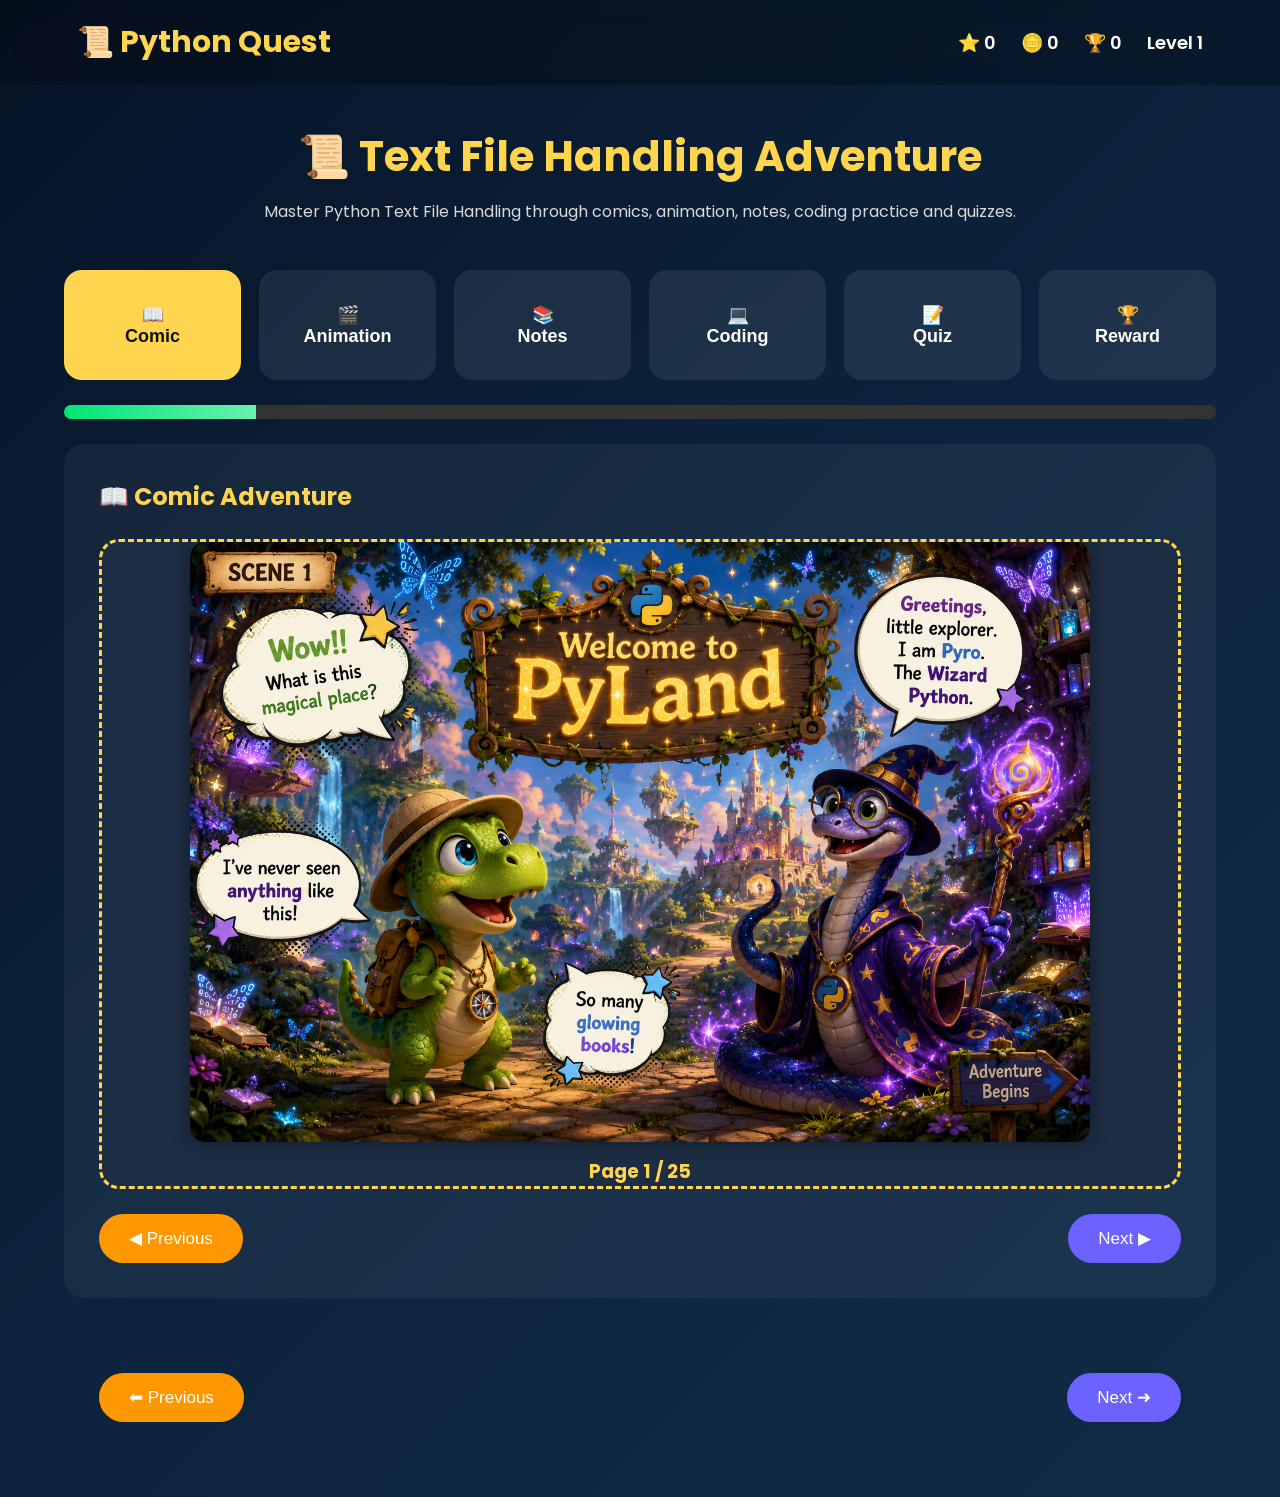
==== text-file-library/index.html @ 091f250f "Update index.html" ====
<!DOCTYPE html>
<html lang="en">

<head>

<meta charset="UTF-8">
<meta name="viewport" content="width=device-width, initial-scale=1.0">

<title>Python Quest | Text File Library</title>

<link rel="stylesheet" href="../css/style.css">
<link rel="stylesheet" href="style.css">

</head>

<body>

<!-- =========================================
                HEADER
========================================== -->

<header>

<div class="logo">
📜 Python Quest
</div>

<div class="playerStats">

<div class="stat">
⭐ <span id="xp">0</span>
</div>

<div class="stat">
🪙 <span id="coins">0</span>
</div>

<div class="stat">
🏆 <span id="badges">0</span>
</div>

<div class="stat">
Level <span id="playerLevel">1</span>
</div>

</div>

</header>

<!-- =========================================
              LESSON HEADER
========================================== -->

<section class="lessonHeader">

<h1>📜 Text File Handling Adventure</h1>

<p>
Master Python Text File Handling through comics,
animation, notes, coding practice and quizzes.
</p>

</section>

<!-- =========================================
                 TABS
========================================== -->

<section class="tabsContainer">

<button class="tab active">
📖<br>
Comic
</button>

<button class="tab">
🎬<br>
Animation
</button>

<button class="tab">
📚<br>
Notes
</button>

<button class="tab">
💻<br>
Coding
</button>

<button class="tab">
📝<br>
Quiz
</button>

<button class="tab">
🏆<br>
Reward
</button>

</section>

<!-- =========================================
             PROGRESS BAR
========================================== -->

<div class="lessonProgress">

<div class="progress">

<div class="progress-bar"
id="lessonProgressBar">

</div>

</div>

</div>

<!-- =========================================
          MAIN LESSON CONTENT
========================================== -->

<main class="lessonContainer">

  <!-- =====================================
            STORY INTRODUCTION
===================================== -->

<section id="storySection" class="lessonContent active">

<div class="storyCard">

<div class="masterImage">
🧙‍♂️
</div>

<h1>Master Pyro</h1>

<h3>The Grand Python Magician</h3>

<p>

Welcome, young explorer...

Python is not merely a programming language.

It is magic.

Every command is a spell.

Every bug is a monster.

Every project is an adventure.

Today you begin your journey into the
<strong>Library of Living Scrolls</strong>.

Will you help Dino master the magic of Text Files?

</p>

<button
id="beginAdventure"
class="btn btn-primary">

✨ Begin Adventure

</button>

</div>

</section>
<!-- =====================================
            COMIC
===================================== -->

<section
id="comicSection"
class="lessonContent active">

<h2>📖 Comic Adventure</h2>

<div id="flipbook"></div>

<div class="lessonButtons">

<button
id="previousComic"
class="btn btn-warning">

◀ Previous

</button>

<button
id="nextComic"
class="btn btn-primary">

Next ▶

</button>

</div>

</section>

<!-- =====================================
            ANIMATION
===================================== -->

<section
id="animationSection"
class="lessonContent">

<h2>🎬 Animation Lesson</h2>

<video
id="lessonVideo"
controls
width="100%">

<source
src="videos/text-file.mp4"
type="video/mp4">

</video>

</section>

<!-- =====================================
            NOTES
===================================== -->

<section
id="notesSection"
class="lessonContent">

<h2>📚 Quick Notes</h2>

<div class="notesGrid">

<div class="noteCard">

<h3>Opening a File</h3>

<pre>

file=open("demo.txt","r")

</pre>

</div>

<div class="noteCard">

<h3>Writing</h3>

<pre>

file.write("Hello")

</pre>

</div>

<div class="noteCard">

<h3>Reading</h3>

<pre>

print(file.read())

</pre>

</div>

<div class="noteCard">

<h3>Closing</h3>

<pre>

file.close()

</pre>

</div>

</div>

</section>

<!-- =====================================
            CODING
===================================== -->

<section
id="codingSection"
class="lessonContent">

<h2>💻 Coding Lab</h2>

<textarea
id="pythonCode"
rows="15">

print("Hello Python Quest")

</textarea>

<br><br>

<button
id="runCode"
class="btn btn-success">

▶ Run Code

</button>

<h3>Output</h3>

<pre id="output">

Output will appear here...

</pre>

</section>

<!-- =====================================
                QUIZ
===================================== -->

<section
id="quizSection"
class="lessonContent">

<h2>📝 Text File Challenge</h2>

<div id="quizContainer">

<!-- Generated by quiz.js -->

</div>

<div class="center">

<button
id="submitQuiz"
class="btn btn-primary">

Submit Quiz

</button>

</div>

<h2 id="quizScore"></h2>

</section>

<!-- =====================================
            REWARD
===================================== -->

<section
id="rewardSection"
class="lessonContent">

<div class="rewardBox">

<h2>

🏆 Congratulations!

</h2>

<p>

Complete this lesson to earn

XP, Coins and a Badge.

</p>

<button
id="claimReward"
class="btn btn-success">

Claim Reward

</button>

</div>

</section>

</main>

<!-- =====================================
      PREVIOUS / NEXT LESSON
===================================== -->

<footer class="lessonFooter">

<button
id="previousBtn"
class="btn btn-warning">

⬅ Previous

</button>

<button
id="nextBtn"
class="btn btn-primary">

Next ➜

</button>

</footer>

<!-- =====================================
            JAVASCRIPT
===================================== -->

<script src="quiz.js"></script>

<script src="flipbook.js"></script>

<script src="app.js"></script>

</body>

</html>
---- css/style.css ----
/*====================================================
    Python Quest
    Global Stylesheet
    Version : 1.0
====================================================*/

/* Google Font */
@import url('https://fonts.googleapis.com/css2?family=Poppins:wght@300;400;500;600;700;800&display=swap');

/* Reset */

*{
    margin:0;
    padding:0;
    box-sizing:border-box;
}

/* Variables */

:root{

    --primary:#6C63FF;
    --secondary:#FFD54F;
    --success:#00E676;
    --danger:#F44336;
    --warning:#FF9800;

    --bg-dark:#071426;
    --bg-light:#102B46;

    --card:rgba(255,255,255,.08);

    --text:#ffffff;
    --text-light:#d9d9d9;

    --radius:18px;

}

/* Body */

body{

    font-family:'Poppins',sans-serif;

    background:linear-gradient(
        135deg,
        var(--bg-dark),
        #0C233D,
        var(--bg-light)
    );

    color:var(--text);

    min-height:100vh;

}

/* Links */

a{

    text-decoration:none;

    color:white;

}

/* Images */

img{

    max-width:100%;

    display:block;

}

/* Container */

.container{

    width:90%;

    max-width:1300px;

    margin:auto;

}

/* Header */

header{

    display:flex;

    justify-content:space-between;

    align-items:center;

    padding:20px 6%;

    background:rgba(0,0,0,.25);

    backdrop-filter:blur(12px);

}

/* Logo */

.logo{

    font-size:30px;

    font-weight:700;

    color:var(--secondary);

}

/* Navigation */

nav{

    display:flex;

    gap:25px;

}

nav a{

    transition:.3s;

}

nav a:hover{

    color:var(--secondary);

}

/* Hero */

.hero{

    padding:80px 20px;

    text-align:center;

}

.hero h1{

    font-size:56px;

    margin-bottom:20px;

}

.hero p{

    max-width:850px;

    margin:auto;

    line-height:1.8;

    color:var(--text-light);

}

/* Buttons */

.btn{

    display:inline-block;

    padding:14px 30px;

    border:none;

    border-radius:50px;

    cursor:pointer;

    font-size:17px;

    transition:.3s;

}

.btn-primary{

    background:var(--primary);

    color:white;

}

.btn-primary:hover{

    transform:translateY(-4px);

    background:#5A51F7;

}

.btn-success{

    background:var(--success);

    color:black;

}

.btn-warning{

    background:var(--warning);

    color:white;

}

/* Cards */

.card{

    background:var(--card);

    backdrop-filter:blur(12px);

    border-radius:var(--radius);

    padding:25px;

    transition:.3s;

}

.card:hover{

    transform:translateY(-8px);

}

/* Grid */

.grid{

    display:grid;

    gap:25px;

}

.grid-2{

    grid-template-columns:repeat(auto-fit,minmax(320px,1fr));

}

.grid-3{

    grid-template-columns:repeat(auto-fit,minmax(280px,1fr));

}

.grid-4{

    grid-template-columns:repeat(auto-fit,minmax(230px,1fr));

}

/* Section */

.section{

    padding:70px 0;

}

/* Section Title */

.section-title{

    text-align:center;

    font-size:42px;

    color:var(--secondary);

    margin-bottom:45px;

}

/* Progress Bar */

.progress{

    width:100%;

    height:14px;

    background:#333;

    border-radius:20px;

    overflow:hidden;

}

.progress-bar{

    width:0%;

    height:100%;

    background:linear-gradient(
        90deg,
        #00E676,
        #69F0AE
    );

    transition:1s;

}

/* Badge */

.badge{

    display:inline-block;

    background:var(--secondary);

    color:black;

    padding:6px 14px;

    border-radius:20px;

    font-size:14px;

    font-weight:600;

}

/* Input */

input,
textarea,
select{

    width:100%;

    padding:14px;

    border:none;

    border-radius:10px;

    font-size:16px;

    margin-top:8px;

    margin-bottom:18px;

}

/* Footer */

footer{

    text-align:center;

    padding:35px;

    color:#cfcfcf;

}

/* Fade Animation */

.fade{

    animation:fade 1s ease;

}

@keyframes fade{

    from{

        opacity:0;

        transform:translateY(20px);

    }

    to{

        opacity:1;

        transform:translateY(0);

    }

}

/* Floating Animation */

.float{

    animation:float 3s ease-in-out infinite;

}

@keyframes float{

    0%{

        transform:translateY(0);

    }

    50%{

        transform:translateY(-10px);

    }

    100%{

        transform:translateY(0);

    }

}

/* Responsive */

@media(max-width:768px){

header{

    flex-direction:column;

    gap:18px;

}

nav{

    flex-wrap:wrap;

    justify-content:center;

}

.hero h1{

    font-size:38px;

}

.section-title{

    font-size:30px;

}

}
---- text-file-library/style.css ----
/*=========================================
        TEXT FILE LIBRARY
=========================================*/

/* Lesson Header */

.lessonHeader{

    text-align:center;

    padding:40px 20px 20px;

}

.lessonHeader h1{

    font-size:42px;

    color:var(--secondary);

    margin-bottom:10px;

}

.lessonHeader p{

    max-width:900px;

    margin:auto;

    color:var(--text-light);

    line-height:1.7;

}

/*=========================================
                PLAYER
=========================================*/

.playerStats{

    display:flex;

    gap:25px;

    font-weight:600;

}

.stat{

    font-size:18px;

}

/*=========================================
                TABS
=========================================*/

.tabsContainer{

    width:90%;

    max-width:1200px;

    margin:25px auto;

    display:grid;

    grid-template-columns:repeat(6,1fr);

    gap:18px;

}

.tab{

    border:none;

    border-radius:18px;

    padding:20px;

    background:rgba(255,255,255,.08);

    color:white;

    cursor:pointer;

    font-size:18px;

    font-weight:600;

    transition:.3s;

    min-height:110px;

}

.tab:hover{

    transform:translateY(-6px);

    background:#30435f;

}

.tab.active{

    background:var(--secondary);

    color:#111;

}

/*=========================================
            PROGRESS
=========================================*/

.lessonProgress{

    width:90%;

    max-width:1200px;

    margin:auto;

    margin-bottom:25px;

}

/*=========================================
            MAIN CONTENT
=========================================*/

.lessonContainer{

    width:90%;

    max-width:1200px;

    margin:auto;

    background:rgba(255,255,255,.05);

    border-radius:20px;

    padding:35px;

    min-height:650px;

}

.lessonContent{

    display:none;

    animation:fade .6s;

}

.lessonContent.active{

    display:block;

}

.lessonContent h2{

    color:var(--secondary);

    margin-bottom:25px;

}

/*=========================================
                COMIC
=========================================*/

#flipbook{

    width:100%;

    min-height:520px;

    border:3px dashed var(--secondary);

    border-radius:20px;

    display:flex;

    align-items:center;

    justify-content:center;

    background:#1d2d44;

    overflow:hidden;

}

.comicPlaceholder{

    text-align:center;

    color:white;

}

.comicPlaceholder h3{

    margin-bottom:15px;

    color:var(--secondary);

}

.comicPlaceholder p{

    font-size:18px;

    line-height:1.8;

}

/*=========================================
                VIDEO
=========================================*/

video{

    width:100%;

    border-radius:18px;

    background:black;

}

/*=========================================
                NOTES
=========================================*/

.notesGrid{

    display:grid;

    grid-template-columns:repeat(auto-fit,minmax(280px,1fr));

    gap:20px;

}

.noteCard{

    background:#24364f;

    padding:25px;

    border-radius:16px;

}

.noteCard h3{

    margin-bottom:15px;

    color:var(--secondary);

}

.noteCard pre{

    white-space:pre-wrap;

    font-size:17px;

}

/*=========================================
                CODING
=========================================*/

#pythonCode{

    width:100%;

    height:350px;

    background:#0d1117;

    color:#58a6ff;

    border-radius:16px;

    padding:20px;

    font-size:17px;

    font-family:Consolas,monospace;

}

#output{

    margin-top:20px;

    background:#111827;

    padding:20px;

    border-radius:15px;

    min-height:160px;

    overflow:auto;

}

/*=========================================
                QUIZ
=========================================*/

#quizContainer{

    display:grid;

    gap:25px;

}

.quizCard{

    background:#24364f;

    padding:25px;

    border-radius:16px;

}

.quizCard h3{

    margin-bottom:15px;

    color:var(--secondary);

}

.quizCard label{

    display:block;

    margin:10px 0;

    cursor:pointer;

}

/*=========================================
                REWARD
=========================================*/

.rewardBox{

    text-align:center;

    padding:50px;

    background:#24364f;

    border-radius:20px;

}

.rewardBox h2{

    color:#FFD54F;

    margin-bottom:20px;

}

.rewardBox p{

    font-size:20px;

    margin-bottom:30px;

}

/*=========================================
            BUTTONS
=========================================*/

.lessonButtons{

    margin-top:25px;

    display:flex;

    justify-content:space-between;

}

.lessonFooter{

    width:90%;

    max-width:1200px;

    margin:40px auto;

    display:flex;

    justify-content:space-between;

}

.center{

    text-align:center;

    margin-top:25px;

}

/*=========================================
            RESPONSIVE
=========================================*/

@media(max-width:900px){

.tabsContainer{

    grid-template-columns:repeat(3,1fr);

}

.lessonContainer{

    padding:20px;

}

.lessonHeader h1{

    font-size:32px;

}

}

@media(max-width:600px){

.tabsContainer{

    grid-template-columns:repeat(2,1fr);

}

.lessonFooter{

    flex-direction:column;

    gap:15px;

}

.lessonButtons{

    flex-direction:column;

    gap:15px;

}

.playerStats{

    flex-wrap:wrap;

    justify-content:center;

}

}
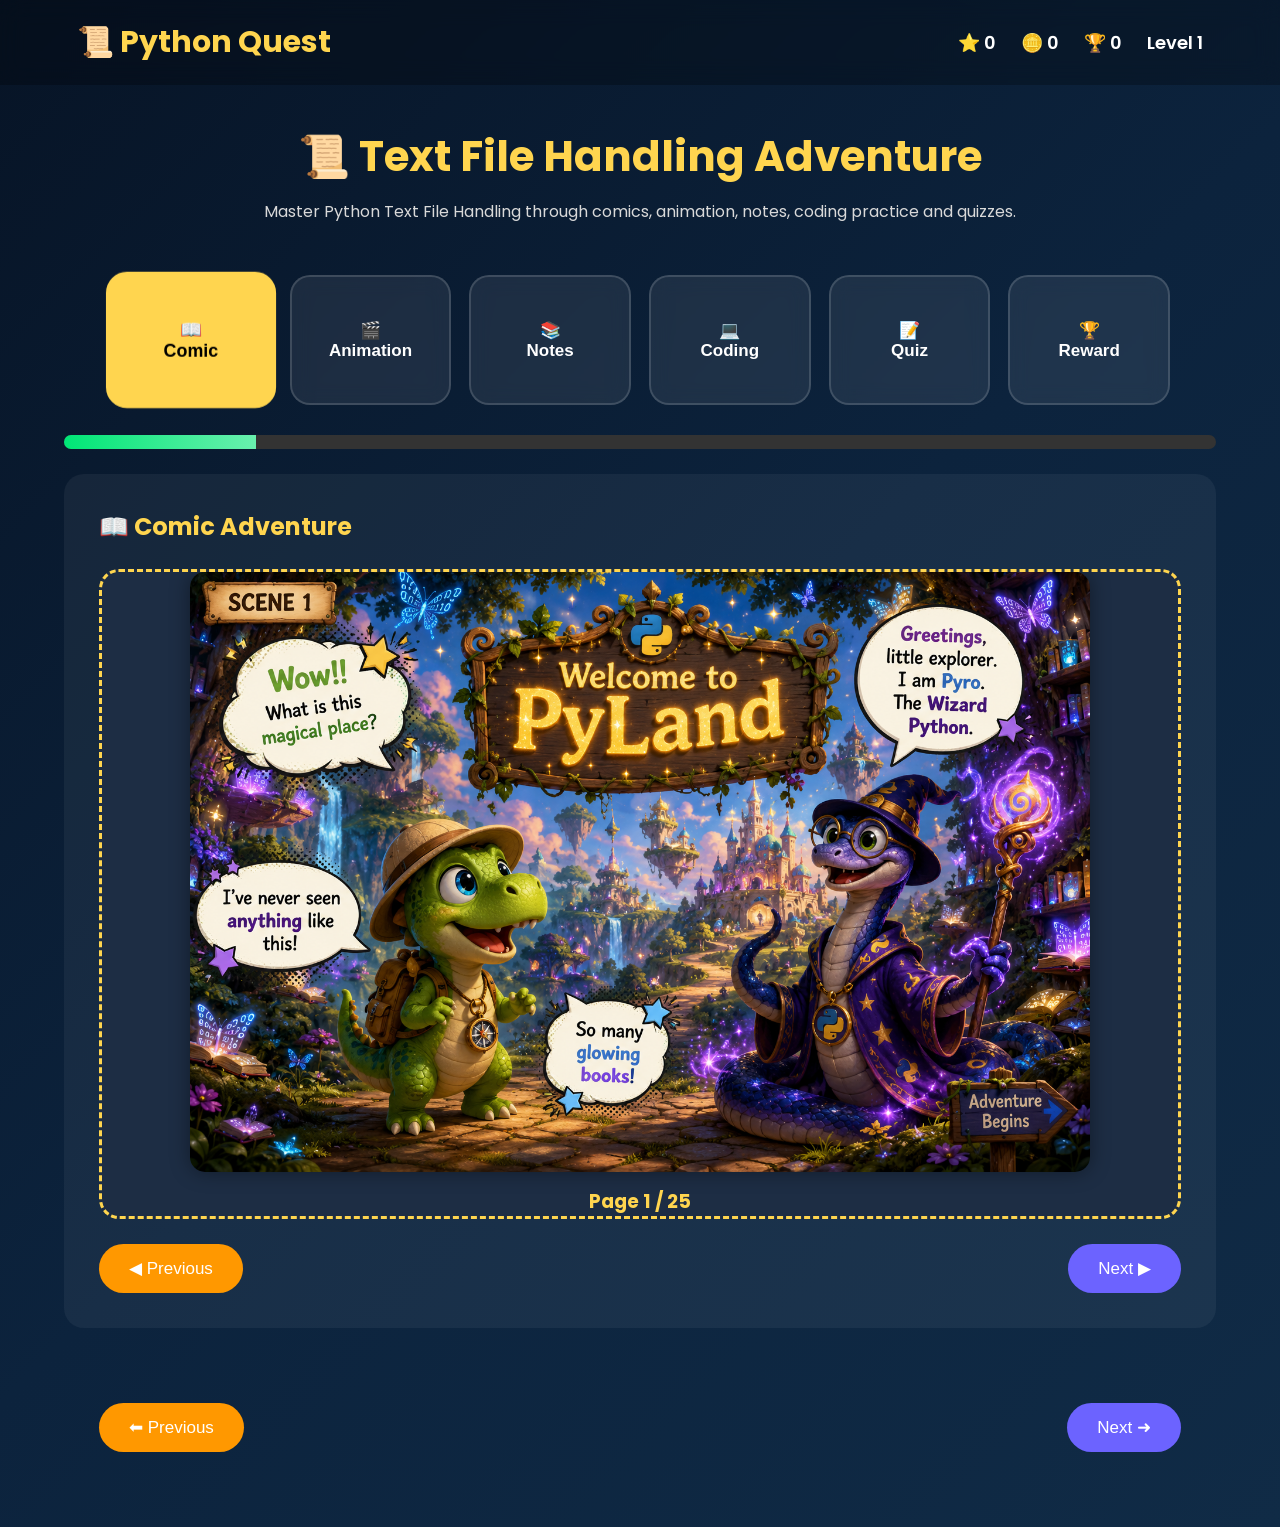
==== commit a82a7a5f: "Update index.html" ====
--- a/text-file-library/index.html
+++ b/text-file-library/index.html
@@ -99,7 +99,6 @@
 </button>
 
 </section>
-
 <!-- =========================================
              PROGRESS BAR
 ========================================== -->
--- a/text-file-library/style.css
+++ b/text-file-library/style.css
@@ -1,6 +1,59 @@
 /*=========================================
         TEXT FILE LIBRARY
 =========================================*/
+.storyCard{
+
+max-width:900px;
+
+margin:auto;
+
+padding:40px;
+
+text-align:center;
+
+background:rgba(255,255,255,.08);
+
+border-radius:20px;
+
+box-shadow:0 0 30px rgba(0,0,0,.35);
+
+}
+
+.masterImage{
+
+font-size:120px;
+
+margin-bottom:20px;
+
+animation:float 3s infinite;
+
+}
+
+.storyCard h1{
+
+font-size:48px;
+
+color:#FFD54F;
+
+}
+
+.storyCard h3{
+
+color:#6C63FF;
+
+margin-bottom:20px;
+
+}
+
+.storyCard p{
+
+font-size:20px;
+
+line-height:1.8;
+
+margin-bottom:30px;
+
+}
 
 /* Lesson Header */
 
@@ -58,430 +111,462 @@
                 TABS
 =========================================*/
 
+/*====================================================
+            LESSON TILES
+====================================================*/
+
 .tabsContainer{
 
+    display:grid;
+
+    grid-template-columns:repeat(auto-fit,minmax(140px,1fr));
+
+    gap:18px;
+
+    max-width:1100px;
+
+    margin:30px auto;
+
+    padding:0 20px;
+
+}
+
+.tab{
+
+    background:rgba(255,255,255,.08);
+
+    border:2px solid rgba(255,255,255,.15);
+
+    border-radius:20px;
+
+    padding:25px 10px;
+
+    text-align:center;
+
+    cursor:pointer;
+
+    transition:.35s;
+
+    color:white;
+
+    font-size:17px;
+
+    font-weight:600;
+
+    backdrop-filter:blur(10px);
+
+    min-height:130px;
+
+    display:flex;
+
+    flex-direction:column;
+
+    justify-content:center;
+
+    align-items:center;
+
+}
+
+.tab:hover{
+
+    transform:translateY(-8px);
+
+    background:#6C63FF;
+
+    border-color:#FFD54F;
+
+    box-shadow:0 0 25px rgba(108,99,255,.5);
+
+}
+
+.tab.active{
+
+    background:#FFD54F;
+
+    color:black;
+
+    border-color:#FFD54F;
+
+    transform:scale(1.05);
+
+}
+
+.tab .emoji{
+
+    font-size:45px;
+
+    margin-bottom:12px;
+
+}
+
+/*=========================================
+            PROGRESS
+=========================================*/
+
+.lessonProgress{
+
     width:90%;
 
     max-width:1200px;
 
-    margin:25px auto;
+    margin:auto;
+
+    margin-bottom:25px;
+
+}
+
+/*=========================================
+            MAIN CONTENT
+=========================================*/
+
+.lessonContainer{
+
+    width:90%;
+
+    max-width:1200px;
+
+    margin:auto;
+
+    background:rgba(255,255,255,.05);
+
+    border-radius:20px;
+
+    padding:35px;
+
+    min-height:650px;
+
+}
+
+.lessonContent{
+
+    display:none;
+
+    animation:fade .6s;
+
+}
+
+.lessonContent.active{
+
+    display:block;
+
+}
+
+.lessonContent h2{
+
+    color:var(--secondary);
+
+    margin-bottom:25px;
+
+}
+
+/*=========================================
+                COMIC
+=========================================*/
+
+#flipbook{
+
+    width:100%;
+
+    min-height:520px;
+
+    border:3px dashed var(--secondary);
+
+    border-radius:20px;
+
+    display:flex;
+
+    align-items:center;
+
+    justify-content:center;
+
+    background:#1d2d44;
+
+    overflow:hidden;
+
+}
+
+.comicPlaceholder{
+
+    text-align:center;
+
+    color:white;
+
+}
+
+.comicPlaceholder h3{
+
+    margin-bottom:15px;
+
+    color:var(--secondary);
+
+}
+
+.comicPlaceholder p{
+
+    font-size:18px;
+
+    line-height:1.8;
+
+}
+
+/*=========================================
+                VIDEO
+=========================================*/
+
+video{
+
+    width:100%;
+
+    border-radius:18px;
+
+    background:black;
+
+}
+
+/*=========================================
+                NOTES
+=========================================*/
+
+.notesGrid{
 
     display:grid;
 
-    grid-template-columns:repeat(6,1fr);
-
-    gap:18px;
-
-}
-
-.tab{
-
-    border:none;
-
-    border-radius:18px;
+    grid-template-columns:repeat(auto-fit,minmax(280px,1fr));
+
+    gap:20px;
+
+}
+
+.noteCard{
+
+    background:#24364f;
+
+    padding:25px;
+
+    border-radius:16px;
+
+}
+
+.noteCard h3{
+
+    margin-bottom:15px;
+
+    color:var(--secondary);
+
+}
+
+.noteCard pre{
+
+    white-space:pre-wrap;
+
+    font-size:17px;
+
+}
+
+/*=========================================
+                CODING
+=========================================*/
+
+#pythonCode{
+
+    width:100%;
+
+    height:350px;
+
+    background:#0d1117;
+
+    color:#58a6ff;
+
+    border-radius:16px;
 
     padding:20px;
 
-    background:rgba(255,255,255,.08);
-
-    color:white;
+    font-size:17px;
+
+    font-family:Consolas,monospace;
+
+}
+
+#output{
+
+    margin-top:20px;
+
+    background:#111827;
+
+    padding:20px;
+
+    border-radius:15px;
+
+    min-height:160px;
+
+    overflow:auto;
+
+}
+
+/*=========================================
+                QUIZ
+=========================================*/
+
+#quizContainer{
+
+    display:grid;
+
+    gap:25px;
+
+}
+
+.quizCard{
+
+    background:#24364f;
+
+    padding:25px;
+
+    border-radius:16px;
+
+}
+
+.quizCard h3{
+
+    margin-bottom:15px;
+
+    color:var(--secondary);
+
+}
+
+.quizCard label{
+
+    display:block;
+
+    margin:10px 0;
 
     cursor:pointer;
 
-    font-size:18px;
-
-    font-weight:600;
-
-    transition:.3s;
-
-    min-height:110px;
-
-}
-
-.tab:hover{
-
-    transform:translateY(-6px);
-
-    background:#30435f;
-
-}
-
-.tab.active{
-
-    background:var(--secondary);
-
-    color:#111;
-
-}
-
-/*=========================================
-            PROGRESS
-=========================================*/
-
-.lessonProgress{
+}
+
+/*=========================================
+                REWARD
+=========================================*/
+
+.rewardBox{
+
+    text-align:center;
+
+    padding:50px;
+
+    background:#24364f;
+
+    border-radius:20px;
+
+}
+
+.rewardBox h2{
+
+    color:#FFD54F;
+
+    margin-bottom:20px;
+
+}
+
+.rewardBox p{
+
+    font-size:20px;
+
+    margin-bottom:30px;
+
+}
+
+/*=========================================
+            BUTTONS
+=========================================*/
+
+.lessonButtons{
+
+    margin-top:25px;
+
+    display:flex;
+
+    justify-content:space-between;
+
+}
+
+.lessonFooter{
 
     width:90%;
 
     max-width:1200px;
 
-    margin:auto;
-
-    margin-bottom:25px;
-
-}
-
-/*=========================================
-            MAIN CONTENT
-=========================================*/
+    margin:40px auto;
+
+    display:flex;
+
+    justify-content:space-between;
+
+}
+
+.center{
+
+    text-align:center;
+
+    margin-top:25px;
+
+}
+
+/*=========================================
+            RESPONSIVE
+=========================================*/
+
+@media(max-width:900px){
+
+.tabsContainer{
+
+    grid-template-columns:repeat(3,1fr);
+
+}
 
 .lessonContainer{
 
-    width:90%;
-
-    max-width:1200px;
-
-    margin:auto;
-
-    background:rgba(255,255,255,.05);
-
-    border-radius:20px;
-
-    padding:35px;
-
-    min-height:650px;
-
-}
-
-.lessonContent{
-
-    display:none;
-
-    animation:fade .6s;
-
-}
-
-.lessonContent.active{
-
-    display:block;
-
-}
-
-.lessonContent h2{
-
-    color:var(--secondary);
-
-    margin-bottom:25px;
-
-}
-
-/*=========================================
-                COMIC
-=========================================*/
-
-#flipbook{
-
-    width:100%;
-
-    min-height:520px;
-
-    border:3px dashed var(--secondary);
-
-    border-radius:20px;
-
-    display:flex;
-
-    align-items:center;
+    padding:20px;
+
+}
+
+.lessonHeader h1{
+
+    font-size:32px;
+
+}
+
+}
+
+@media(max-width:600px){
+
+.tabsContainer{
+
+    grid-template-columns:repeat(2,1fr);
+
+}
+
+.lessonFooter{
+
+    flex-direction:column;
+
+    gap:15px;
+
+}
+
+.lessonButtons{
+
+    flex-direction:column;
+
+    gap:15px;
+
+}
+
+.playerStats{
+
+    flex-wrap:wrap;
 
     justify-content:center;
 
-    background:#1d2d44;
-
-    overflow:hidden;
-
-}
-
-.comicPlaceholder{
-
-    text-align:center;
-
-    color:white;
-
-}
-
-.comicPlaceholder h3{
-
-    margin-bottom:15px;
-
-    color:var(--secondary);
-
-}
-
-.comicPlaceholder p{
-
-    font-size:18px;
-
-    line-height:1.8;
-
-}
-
-/*=========================================
-                VIDEO
-=========================================*/
-
-video{
-
-    width:100%;
-
-    border-radius:18px;
-
-    background:black;
-
-}
-
-/*=========================================
-                NOTES
-=========================================*/
-
-.notesGrid{
-
-    display:grid;
-
-    grid-template-columns:repeat(auto-fit,minmax(280px,1fr));
-
-    gap:20px;
-
-}
-
-.noteCard{
-
-    background:#24364f;
-
-    padding:25px;
-
-    border-radius:16px;
-
-}
-
-.noteCard h3{
-
-    margin-bottom:15px;
-
-    color:var(--secondary);
-
-}
-
-.noteCard pre{
-
-    white-space:pre-wrap;
-
-    font-size:17px;
-
-}
-
-/*=========================================
-                CODING
-=========================================*/
-
-#pythonCode{
-
-    width:100%;
-
-    height:350px;
-
-    background:#0d1117;
-
-    color:#58a6ff;
-
-    border-radius:16px;
-
-    padding:20px;
-
-    font-size:17px;
-
-    font-family:Consolas,monospace;
-
-}
-
-#output{
-
-    margin-top:20px;
-
-    background:#111827;
-
-    padding:20px;
-
-    border-radius:15px;
-
-    min-height:160px;
-
-    overflow:auto;
-
-}
-
-/*=========================================
-                QUIZ
-=========================================*/
-
-#quizContainer{
-
-    display:grid;
-
-    gap:25px;
-
-}
-
-.quizCard{
-
-    background:#24364f;
-
-    padding:25px;
-
-    border-radius:16px;
-
-}
-
-.quizCard h3{
-
-    margin-bottom:15px;
-
-    color:var(--secondary);
-
-}
-
-.quizCard label{
-
-    display:block;
-
-    margin:10px 0;
-
-    cursor:pointer;
-
-}
-
-/*=========================================
-                REWARD
-=========================================*/
-
-.rewardBox{
-
-    text-align:center;
-
-    padding:50px;
-
-    background:#24364f;
-
-    border-radius:20px;
-
-}
-
-.rewardBox h2{
-
-    color:#FFD54F;
-
-    margin-bottom:20px;
-
-}
-
-.rewardBox p{
-
-    font-size:20px;
-
-    margin-bottom:30px;
-
-}
-
-/*=========================================
-            BUTTONS
-=========================================*/
-
-.lessonButtons{
-
-    margin-top:25px;
-
-    display:flex;
-
-    justify-content:space-between;
-
-}
-
-.lessonFooter{
-
-    width:90%;
-
-    max-width:1200px;
-
-    margin:40px auto;
-
-    display:flex;
-
-    justify-content:space-between;
-
-}
-
-.center{
-
-    text-align:center;
-
-    margin-top:25px;
-
-}
-
-/*=========================================
-            RESPONSIVE
-=========================================*/
-
-@media(max-width:900px){
-
-.tabsContainer{
-
-    grid-template-columns:repeat(3,1fr);
-
-}
-
-.lessonContainer{
-
-    padding:20px;
-
-}
-
-.lessonHeader h1{
-
-    font-size:32px;
-
-}
-
-}
-
-@media(max-width:600px){
-
-.tabsContainer{
-
-    grid-template-columns:repeat(2,1fr);
-
-}
-
-.lessonFooter{
-
-    flex-direction:column;
-
-    gap:15px;
-
-}
-
-.lessonButtons{
-
-    flex-direction:column;
-
-    gap:15px;
-
-}
-
-.playerStats{
-
-    flex-wrap:wrap;
-
-    justify-content:center;
-
-}
-
-}
+}
+
+}
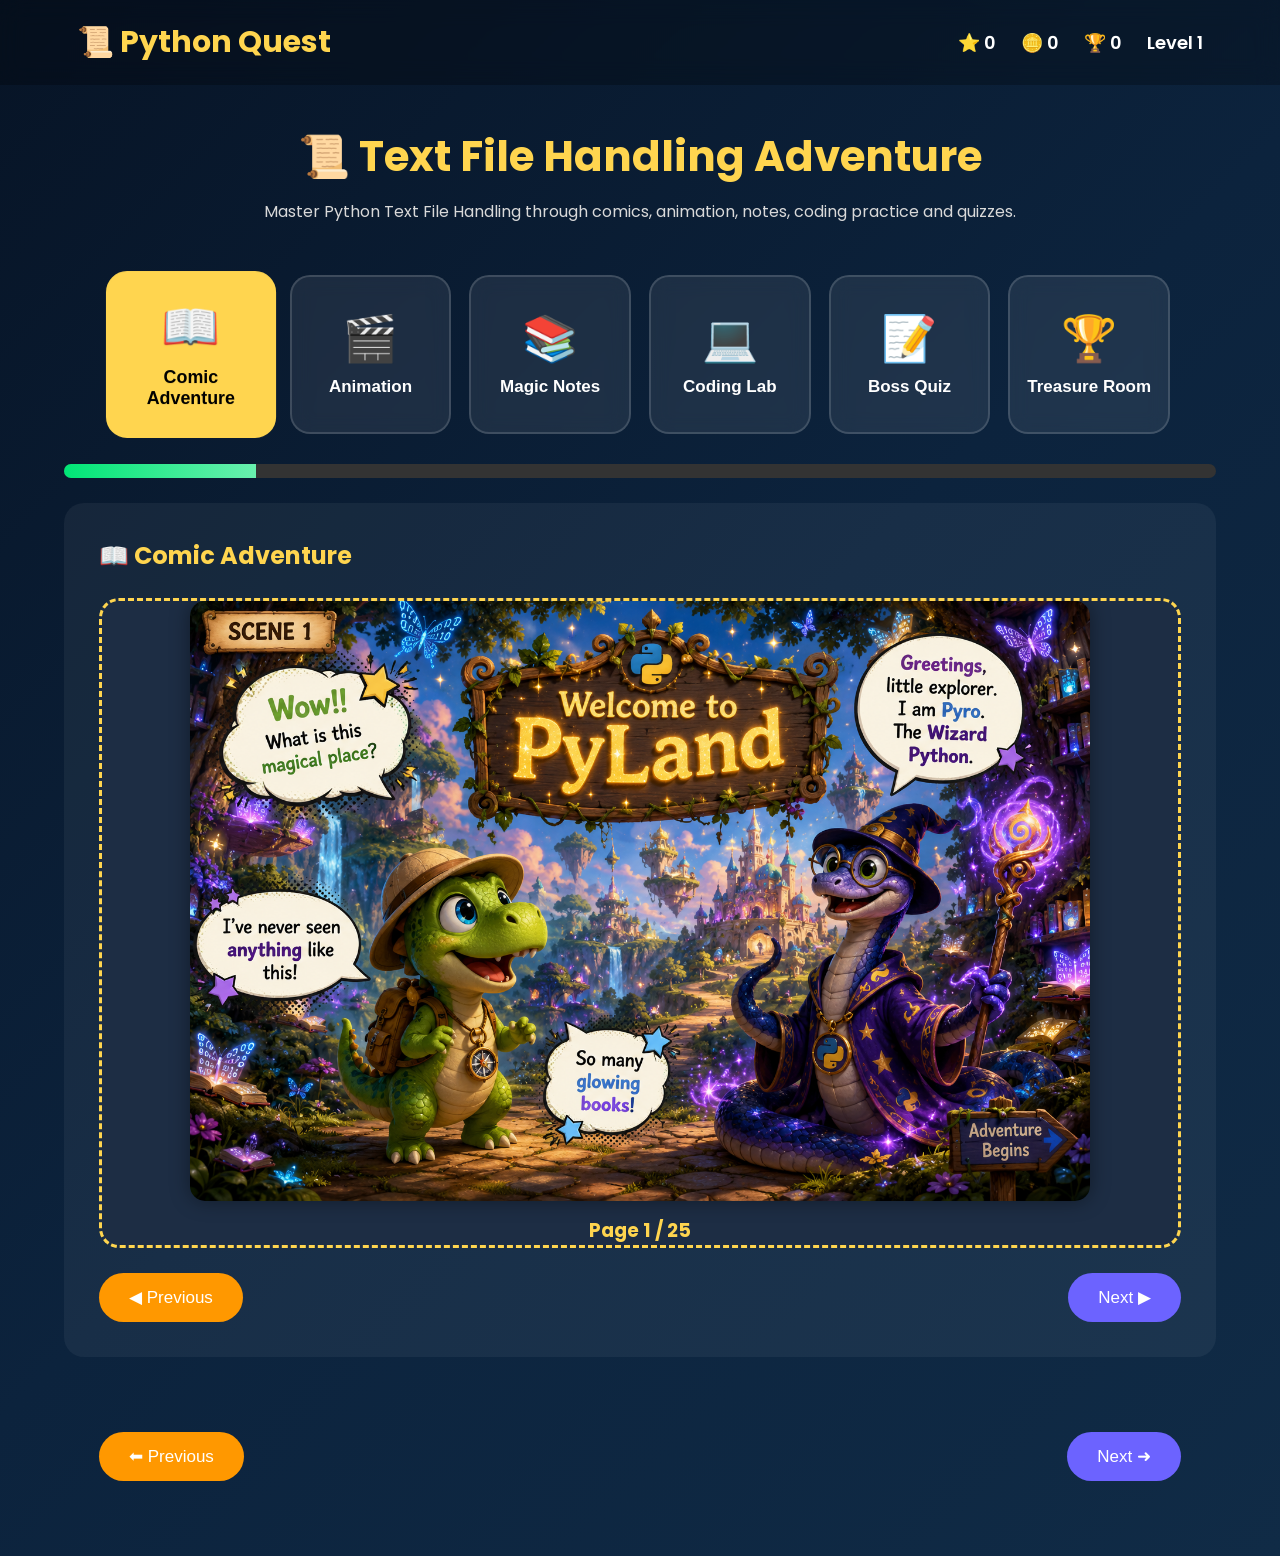
==== commit 10412042: "Update index.html" ====
--- a/text-file-library/index.html
+++ b/text-file-library/index.html
@@ -63,39 +63,39 @@
 </section>
 
 <!-- =========================================
-                 TABS
+                 LESSON TILES
 ========================================== -->
 
 <section class="tabsContainer">
 
 <button class="tab active">
-📖<br>
-Comic
+<span class="emoji">📖</span>
+Comic Adventure
 </button>
 
 <button class="tab">
-🎬<br>
+<span class="emoji">🎬</span>
 Animation
 </button>
 
 <button class="tab">
-📚<br>
-Notes
+<span class="emoji">📚</span>
+Magic Notes
 </button>
 
 <button class="tab">
-💻<br>
-Coding
+<span class="emoji">💻</span>
+Coding Lab
 </button>
 
 <button class="tab">
-📝<br>
-Quiz
+<span class="emoji">📝</span>
+Boss Quiz
 </button>
 
 <button class="tab">
-🏆<br>
-Reward
+<span class="emoji">🏆</span>
+Treasure Room
 </button>
 
 </section>
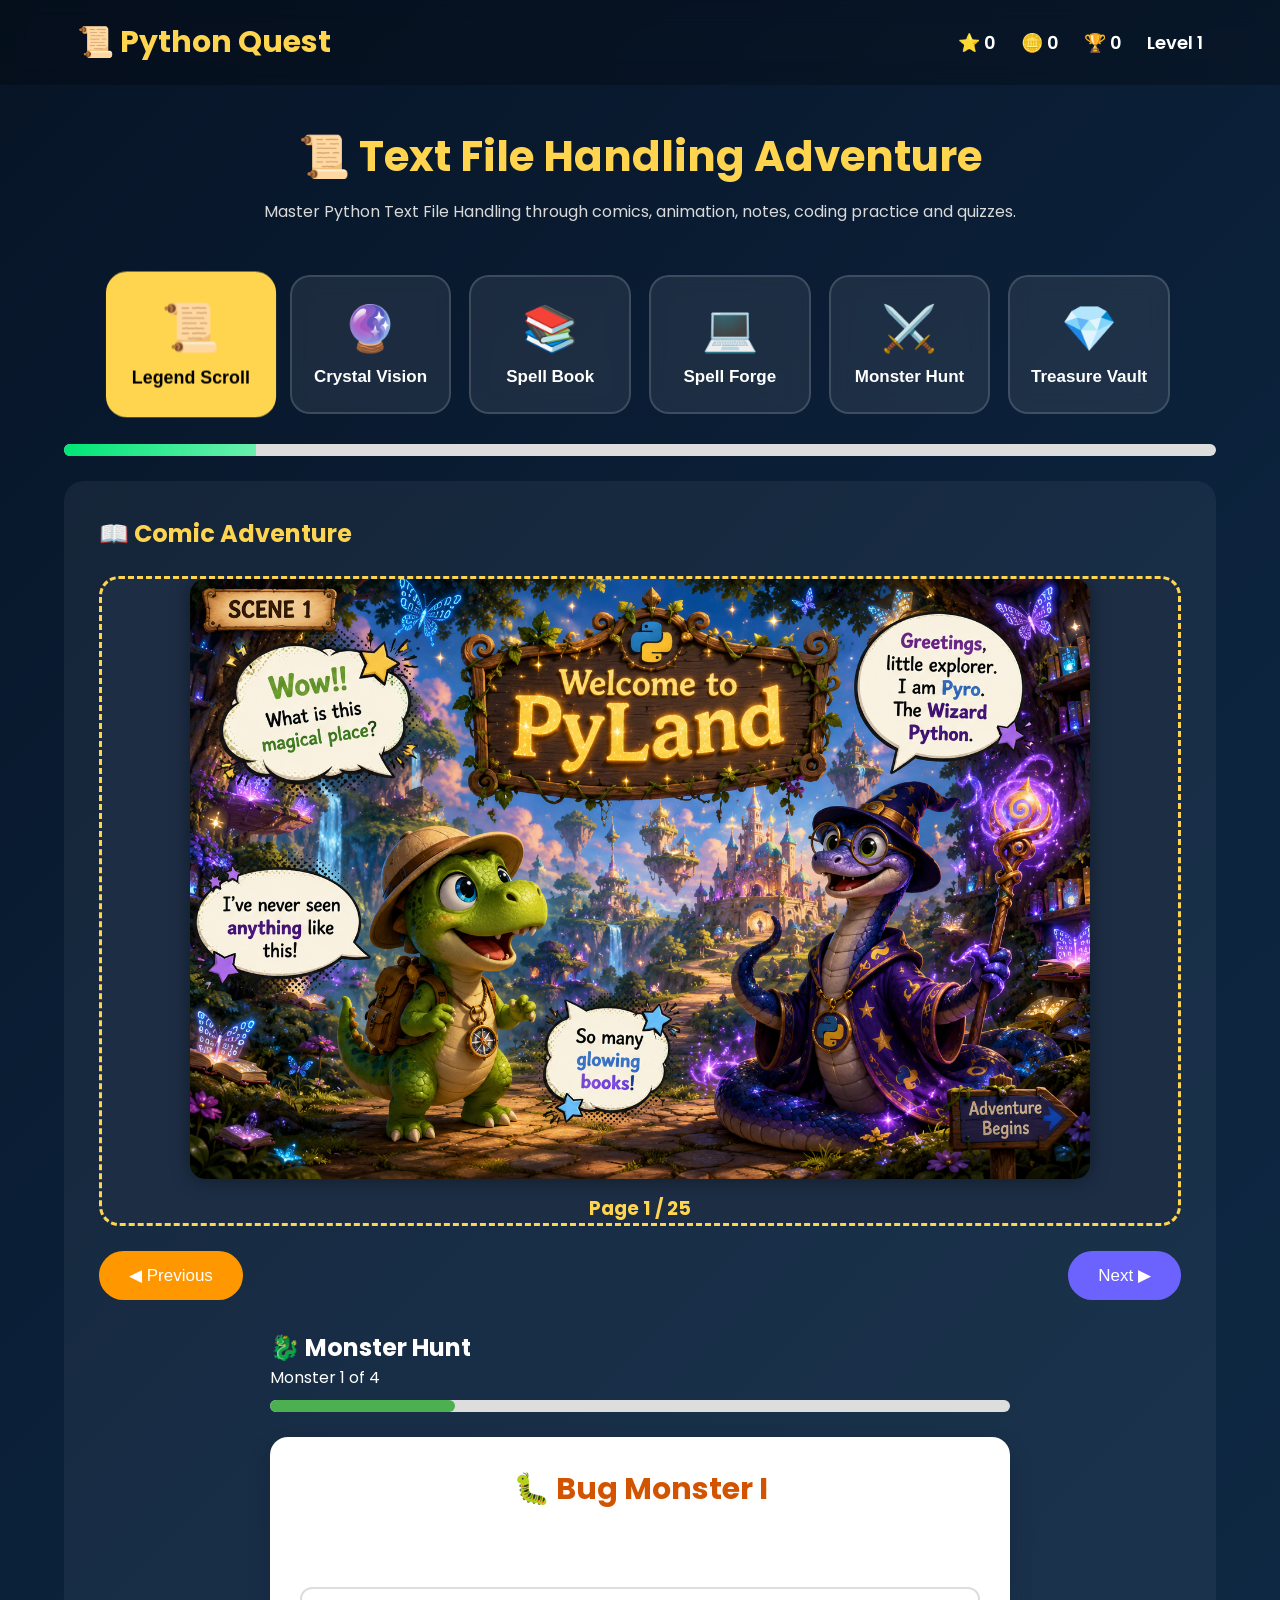
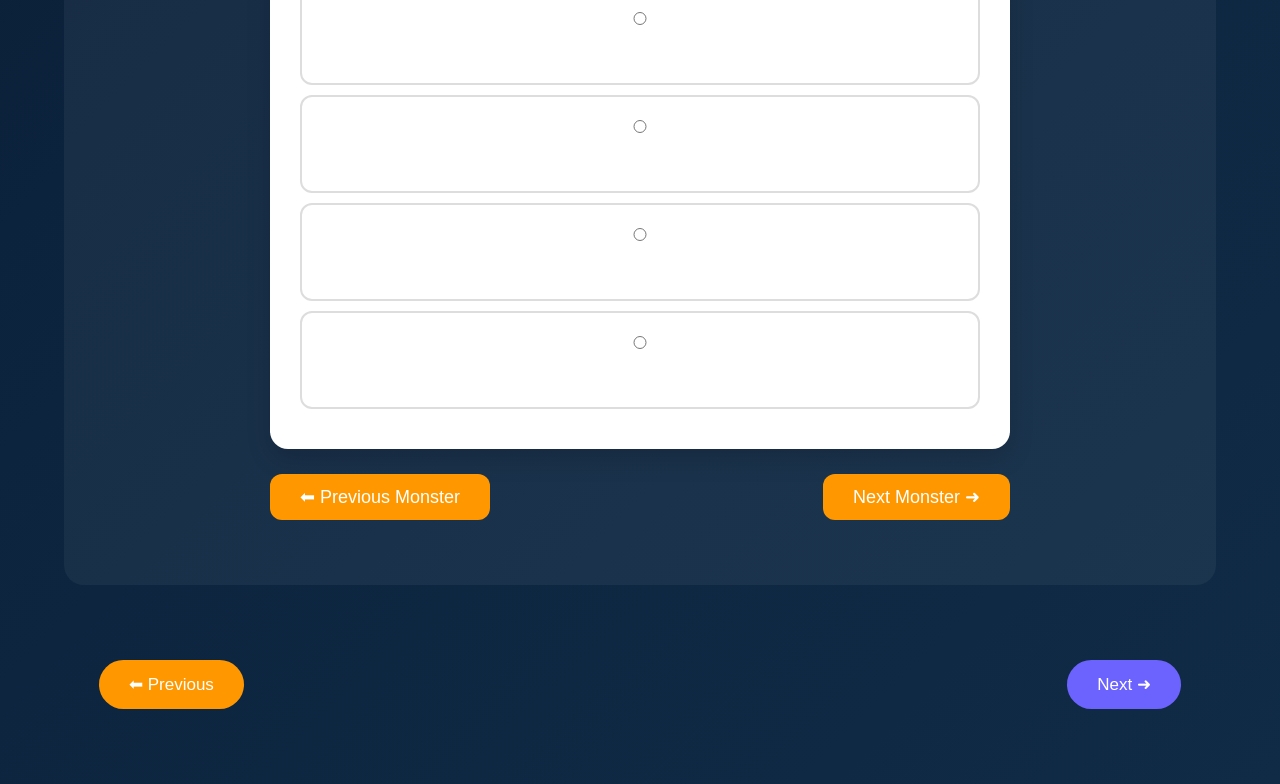
==== commit 12b9b783: "Update index.html" ====
--- a/text-file-library/index.html
+++ b/text-file-library/index.html
@@ -69,33 +69,33 @@
 <section class="tabsContainer">
 
 <button class="tab active">
-<span class="emoji">📖</span>
-Comic Adventure
+<span class="emoji"> 📜 </span>
+  Legend Scroll
 </button>
 
 <button class="tab">
-<span class="emoji">🎬</span>
-Animation
+<span class="emoji">🔮 </span>
+ Crystal Vision
 </button>
 
 <button class="tab">
 <span class="emoji">📚</span>
-Magic Notes
+Spell Book
 </button>
 
 <button class="tab">
 <span class="emoji">💻</span>
-Coding Lab
+Spell Forge
 </button>
 
 <button class="tab">
-<span class="emoji">📝</span>
-Boss Quiz
+<span class="emoji"> ⚔️</span>
+Monster Hunt
 </button>
 
 <button class="tab">
-<span class="emoji">🏆</span>
-Treasure Room
+<span class="emoji">💎</span>
+Treasure Vault
 </button>
 
 </section>
@@ -212,18 +212,45 @@
 id="animationSection"
 class="lessonContent">
 
-<h2>🎬 Animation Lesson</h2>
+<h2>🎬 Master Pyro's Magic Lesson</h2>
+
+<div class="videoContainer">
 
 <video
 id="lessonVideo"
 controls
-width="100%">
+controlsList="nodownload"
+preload="metadata"
+poster="images/video-thumbnail.png">
 
 <source
 src="videos/text-file.mp4"
 type="video/mp4">
 
+Your browser does not support HTML5 video.
+
 </video>
+
+</div>
+
+<div class="videoInfo">
+
+<h3>📜 Mission</h3>
+
+<p>
+
+Watch how Master Pyro teaches Dino to open,
+read, write and close magical text scrolls.
+
+</p>
+
+<p>
+
+🎁 Reward : +50 XP
+
+</p>
+
+</div>
 
 </section>
 
@@ -332,34 +359,49 @@
 <!-- =====================================
                 QUIZ
 ===================================== -->
-
-<section
-id="quizSection"
-class="lessonContent">
-
-<h2>📝 Text File Challenge</h2>
-
-<div id="quizContainer">
-
-<!-- Generated by quiz.js -->
-
-</div>
-
-<div class="center">
-
-<button
-id="submitQuiz"
-class="btn btn-primary">
-
-Submit Quiz
-
-</button>
-
-</div>
-
-<h2 id="quizScore"></h2>
-
-</section>
+<section id="monster-hunt" class="content-section">
+
+<div class="hunt-container">
+
+<h2>🐉 Monster Hunt</h2>
+
+<div class="monster-progress">
+<span id="monsterNumber">Monster 1 of 10</span>
+<div class="progress">
+<div id="monsterProgress" class="progress-fill"></div>
+</div>
+</div>
+
+<div class="monster-card">
+
+<h3 id="monsterTitle">🐛 Bug Monster I</h3>
+
+<p id="questionText"></p>
+
+<div id="optionsContainer"></div>
+
+</div>
+
+<div class="hunt-buttons">
+
+<button id="prevBtn" onclick="previousMonster()" disabled>
+⬅ Previous Monster
+</button>
+
+<button id="nextBtn" onclick="nextMonster()">
+Next Monster ➜
+</button>
+
+<button id="finishBtn" onclick="finishHunt()" style="display:none;">
+⚔️ Defeat Final Monster
+</button>
+
+</div>
+
+</div>
+
+</section>
+
 
 <!-- =====================================
             REWARD
--- a/text-file-library/style.css
+++ b/text-file-library/style.css
@@ -570,3 +570,132 @@
 }
 
 }
+.hunt-container{
+
+max-width:800px;
+
+margin:auto;
+
+padding:30px;
+
+}
+
+.monster-card{
+
+background:#fff;
+
+border-radius:18px;
+
+padding:30px;
+
+box-shadow:0 10px 25px rgba(0,0,0,.15);
+
+margin:25px 0;
+
+}
+
+.monster-card h3{
+
+text-align:center;
+
+font-size:30px;
+
+color:#d35400;
+
+margin-bottom:20px;
+
+}
+
+.monster-card p{
+
+font-size:20px;
+
+margin-bottom:25px;
+
+}
+
+.option{
+
+display:block;
+
+padding:15px;
+
+margin:10px 0;
+
+border:2px solid #ddd;
+
+border-radius:12px;
+
+cursor:pointer;
+
+transition:.3s;
+
+}
+
+.option:hover{
+
+background:#f9f3d5;
+
+border-color:#f1c40f;
+
+}
+
+.option input{
+
+margin-right:10px;
+
+}
+
+.hunt-buttons{
+
+display:flex;
+
+justify-content:space-between;
+
+margin-top:20px;
+
+}
+
+.hunt-buttons button{
+
+padding:12px 30px;
+
+border:none;
+
+border-radius:12px;
+
+cursor:pointer;
+
+font-size:18px;
+
+background:#ff9800;
+
+color:white;
+
+}
+
+.progress{
+
+height:12px;
+
+background:#ddd;
+
+border-radius:20px;
+
+margin-top:10px;
+
+}
+
+.progress-fill{
+
+height:12px;
+
+width:10%;
+
+background:#4CAF50;
+
+border-radius:20px;
+
+transition:.4s;
+
+}
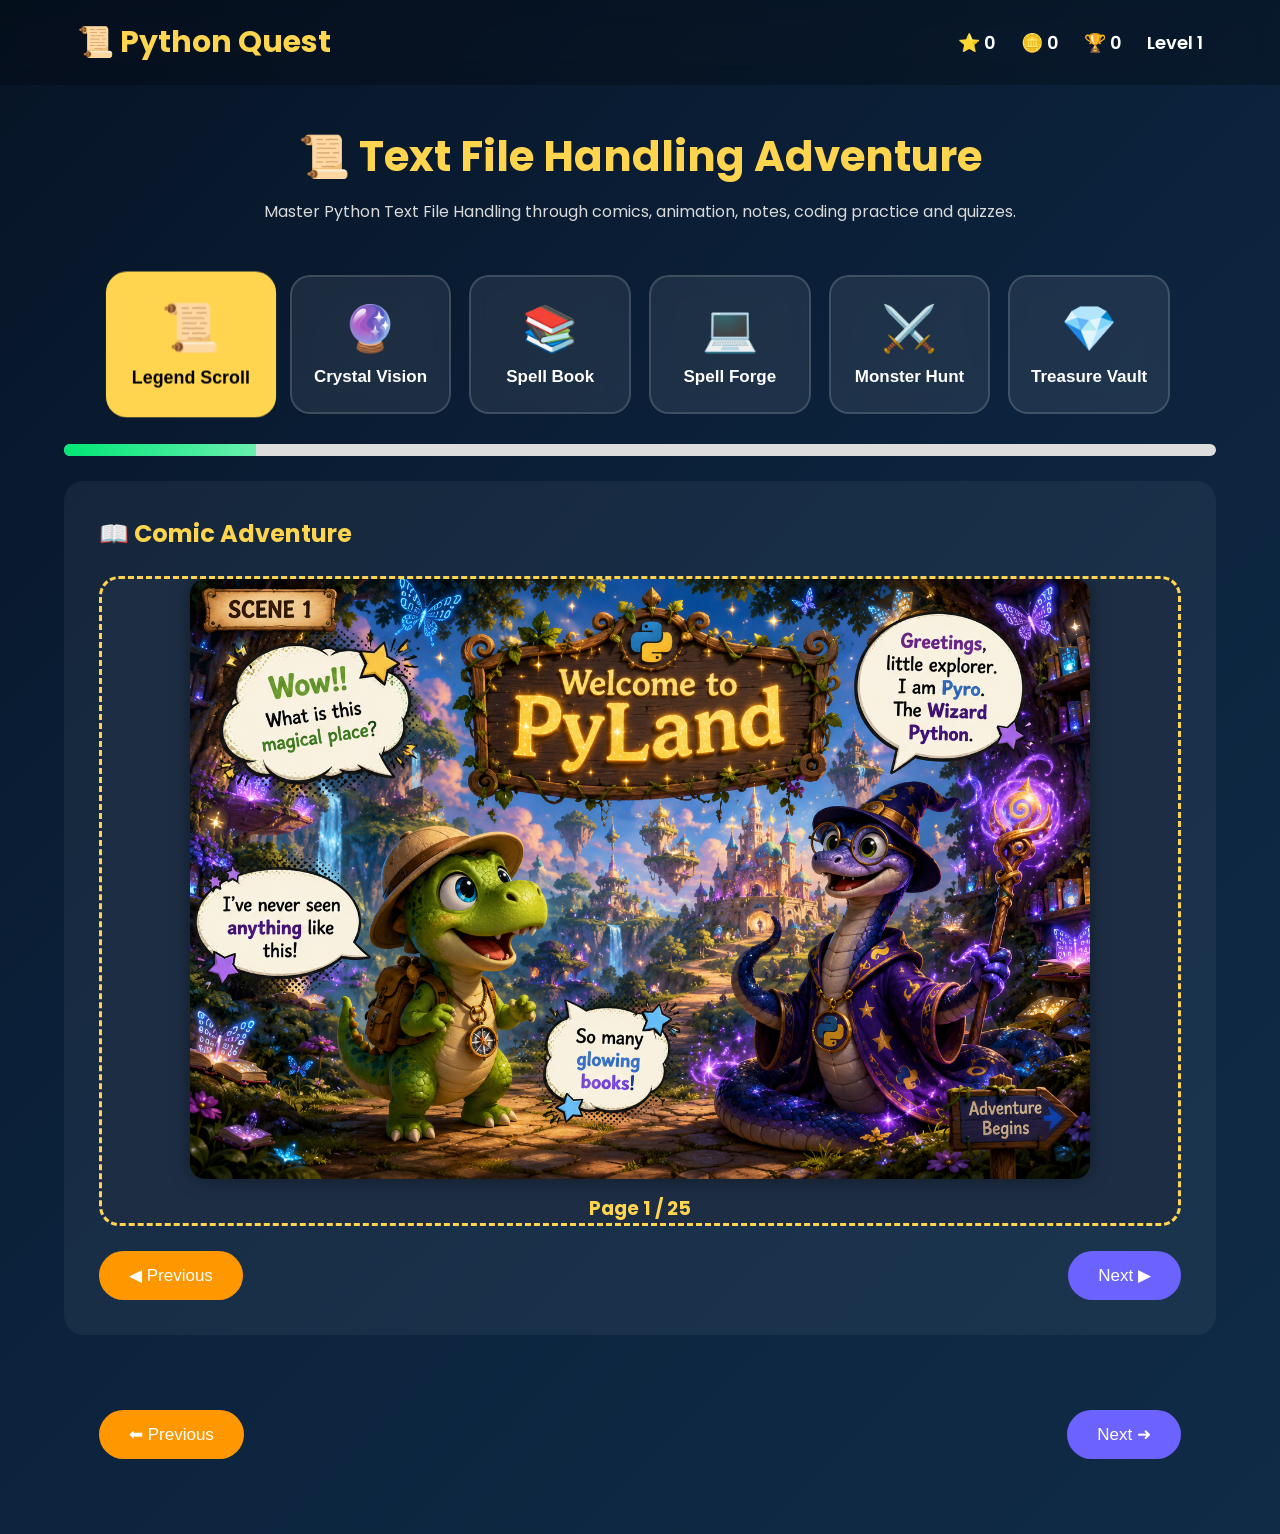
==== commit 9cd17f14: "Update index.html" ====
--- a/text-file-library/index.html
+++ b/text-file-library/index.html
@@ -88,8 +88,8 @@
 Spell Forge
 </button>
 
-<button class="tab">
-<span class="emoji"> ⚔️</span>
+<button class="tab" data-target="monsterSection">
+<span class="emoji">⚔️</span>
 Monster Hunt
 </button>
 
@@ -359,8 +359,8 @@
 <!-- =====================================
                 QUIZ
 ===================================== -->
-<section id="monster-hunt" class="content-section">
-
+
+<section id="monsterSection" class="lessonContent">
 <div class="hunt-container">
 
 <h2>🐉 Monster Hunt</h2>
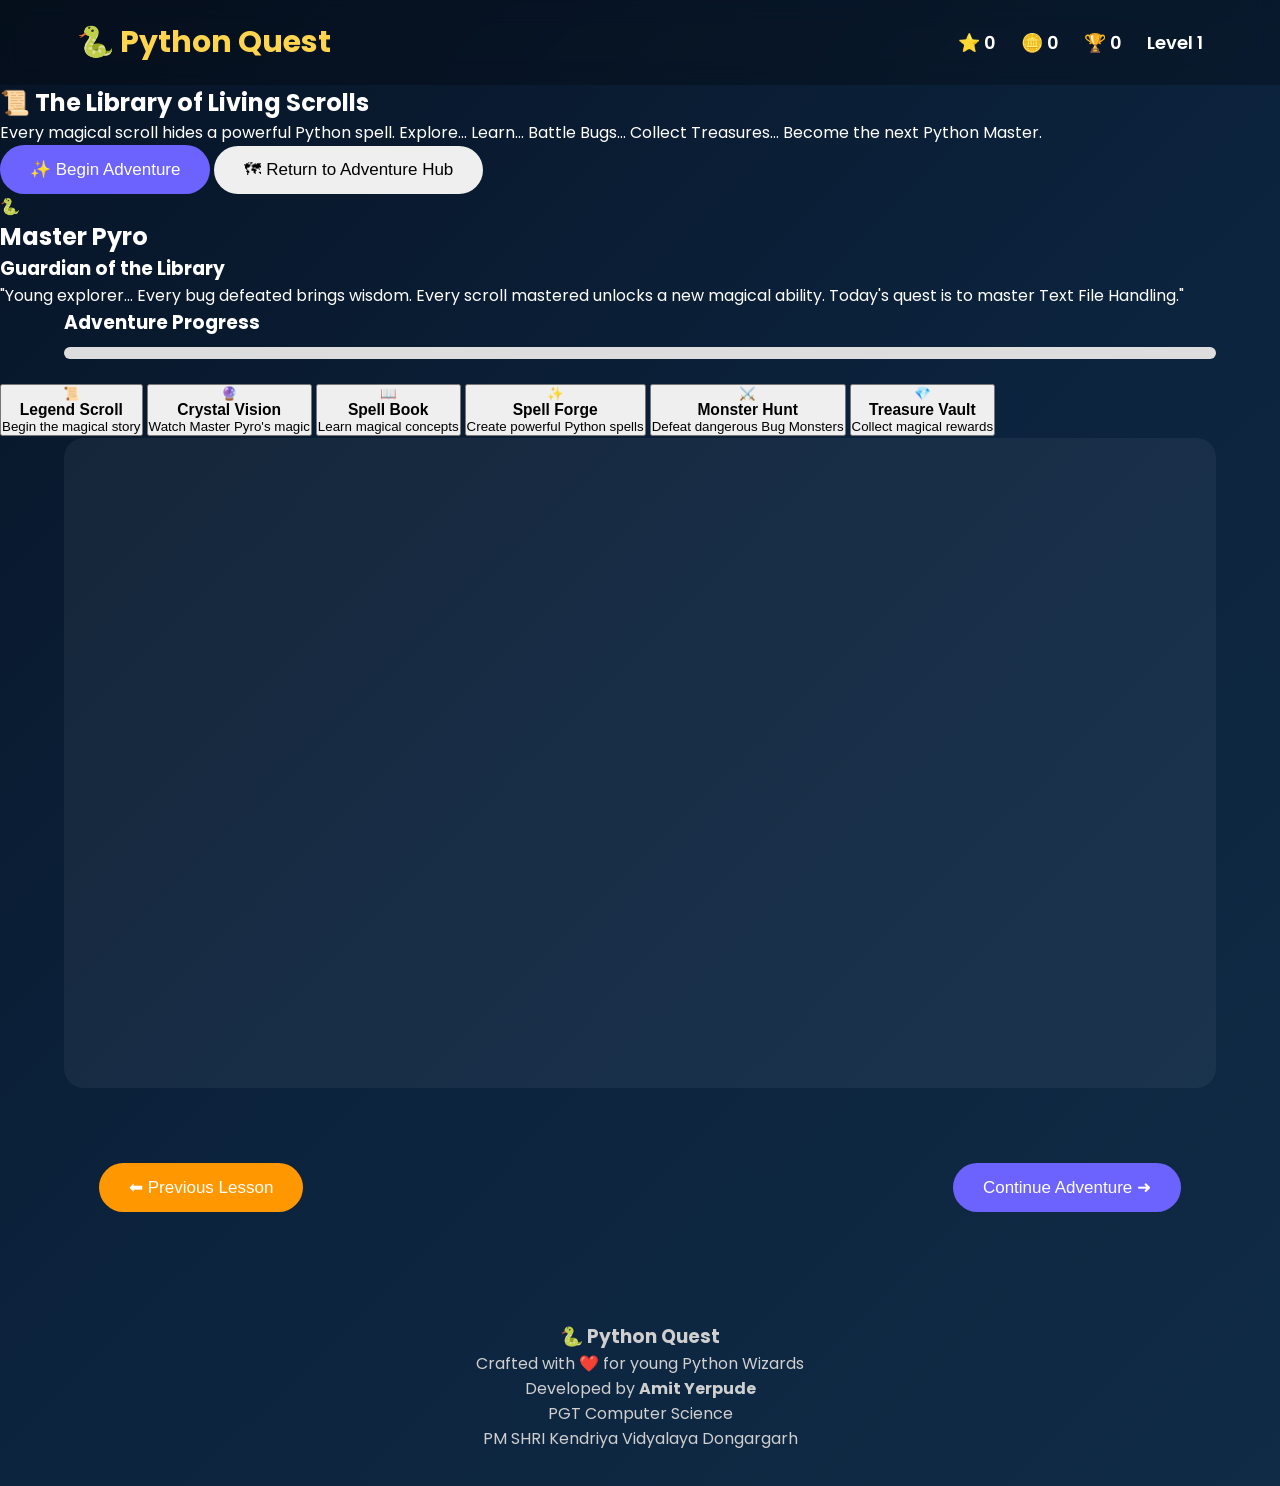
==== commit a7dc6b5f: "Update index.html" ====
--- a/text-file-library/index.html
+++ b/text-file-library/index.html
@@ -4,223 +4,451 @@
 <head>
 
 <meta charset="UTF-8">
-<meta name="viewport" content="width=device-width, initial-scale=1.0">
-
-<title>Python Quest | Text File Library</title>
-
-<link rel="stylesheet" href="../css/style.css">
-<link rel="stylesheet" href="style.css">
+
+<meta name="viewport"
+content="width=device-width, initial-scale=1.0">
+
+<title>
+Python Quest | The Library of Living Scrolls
+</title>
+
+<link rel="stylesheet"
+href="../css/style.css">
+
+<link rel="stylesheet"
+href="style.css">
 
 </head>
 
 <body>
 
-<!-- =========================================
+<!-- ==========================================
                 HEADER
-========================================== -->
-
-<header>
+=========================================== -->
+
+<header class="pq-header">
 
 <div class="logo">
-📜 Python Quest
+
+🐍 Python Quest
+
 </div>
 
 <div class="playerStats">
 
 <div class="stat">
-⭐ <span id="xp">0</span>
+⭐
+<span id="xp">0</span>
 </div>
 
 <div class="stat">
-🪙 <span id="coins">0</span>
+🪙
+<span id="coins">0</span>
 </div>
 
 <div class="stat">
-🏆 <span id="badges">0</span>
+🏆
+<span id="badges">0</span>
 </div>
 
 <div class="stat">
-Level <span id="playerLevel">1</span>
+
+Level
+
+<span id="playerLevel">
+
+1
+
+</span>
+
 </div>
 
 </div>
 
 </header>
 
-<!-- =========================================
-              LESSON HEADER
-========================================== -->
-
-<section class="lessonHeader">
-
-<h1>📜 Text File Handling Adventure</h1>
-
-<p>
-Master Python Text File Handling through comics,
-animation, notes, coding practice and quizzes.
-</p>
+<!-- ==========================================
+              HERO SECTION
+=========================================== -->
+
+<section class="heroWorld">
+
+<div class="heroOverlay">
+
+<h1>
+
+📜 The Library of Living Scrolls
+
+</h1>
+
+<p>
+
+Every magical scroll hides
+a powerful Python spell.
+
+Explore...
+
+Learn...
+
+Battle Bugs...
+
+Collect Treasures...
+
+Become the next Python Master.
+
+</p>
+
+<div class="heroButtons">
+
+<button
+class="btn btn-primary"
+id="startJourney">
+
+✨ Begin Adventure
+
+</button>
+
+<button
+class="btn btn-secondary">
+
+🗺 Return to Adventure Hub
+
+</button>
+
+</div>
+
+</div>
 
 </section>
 
-<!-- =========================================
-                 LESSON TILES
-========================================== -->
-
-<section class="tabsContainer">
-
-<button class="tab active">
-<span class="emoji"> 📜 </span>
-  Legend Scroll
-</button>
-
-<button class="tab">
-<span class="emoji">🔮 </span>
- Crystal Vision
-</button>
-
-<button class="tab">
-<span class="emoji">📚</span>
+<!-- ==========================================
+          MASTER PYRO MESSAGE
+=========================================== -->
+
+<section class="masterSection">
+
+<div class="masterCard">
+
+<div class="masterAvatar">
+
+🐍
+
+</div>
+
+<div class="masterContent">
+
+<h2>
+
+Master Pyro
+
+</h2>
+
+<h3>
+
+Guardian of the Library
+
+</h3>
+
+<p>
+
+"Young explorer...
+
+Every bug defeated brings wisdom.
+
+Every scroll mastered unlocks
+a new magical ability.
+
+Today's quest is to master
+Text File Handling."
+
+</p>
+
+</div>
+
+</div>
+
+</section>
+
+<!-- ==========================================
+            LESSON PROGRESS
+=========================================== -->
+
+<section class="lessonProgress">
+
+<h3>
+
+Adventure Progress
+
+</h3>
+
+<div class="progress">
+
+<div
+id="lessonProgressBar"
+class="progress-bar">
+
+</div>
+
+</div>
+
+</section>
+
+<!-- ==========================================
+            MAGIC NAVIGATION
+=========================================== -->
+
+<section class="magicMenu">
+
+<div class="magicGrid">
+  <!-- ==========================================
+        MAGIC TILES
+=========================================== -->
+
+<button class="magicTile active" data-section="storySection">
+
+<div class="tileIcon">
+
+📜
+
+</div>
+
+<h3>
+
+Legend Scroll
+
+</h3>
+
+<p>
+
+Begin the magical story
+
+</p>
+
+</button>
+
+<button class="magicTile" data-section="animationSection">
+
+<div class="tileIcon">
+
+🔮
+
+</div>
+
+<h3>
+
+Crystal Vision
+
+</h3>
+
+<p>
+
+Watch Master Pyro's magic
+
+</p>
+
+</button>
+
+<button class="magicTile" data-section="notesSection">
+
+<div class="tileIcon">
+
+📖
+
+</div>
+
+<h3>
+
 Spell Book
-</button>
-
-<button class="tab">
-<span class="emoji">💻</span>
+
+</h3>
+
+<p>
+
+Learn magical concepts
+
+</p>
+
+</button>
+
+<button class="magicTile" data-section="codingSection">
+
+<div class="tileIcon">
+
+✨
+
+</div>
+
+<h3>
+
 Spell Forge
-</button>
-
-<button class="tab" data-target="monsterSection">
-<span class="emoji">⚔️</span>
+
+</h3>
+
+<p>
+
+Create powerful Python spells
+
+</p>
+
+</button>
+
+<button class="magicTile" data-section="monsterSection">
+
+<div class="tileIcon">
+
+⚔️
+
+</div>
+
+<h3>
+
 Monster Hunt
-</button>
-
-<button class="tab">
-<span class="emoji">💎</span>
+
+</h3>
+
+<p>
+
+Defeat dangerous Bug Monsters
+
+</p>
+
+</button>
+
+<button class="magicTile" data-section="rewardSection">
+
+<div class="tileIcon">
+
+💎
+
+</div>
+
+<h3>
+
 Treasure Vault
-</button>
+
+</h3>
+
+<p>
+
+Collect magical rewards
+
+</p>
+
+</button>
+
+</div>
 
 </section>
-<!-- =========================================
-             PROGRESS BAR
-========================================== -->
-
-<div class="lessonProgress">
-
-<div class="progress">
-
-<div class="progress-bar"
-id="lessonProgressBar">
-
-</div>
-
-</div>
-
-</div>
-
-<!-- =========================================
-          MAIN LESSON CONTENT
-========================================== -->
+
+<!-- ==========================================
+        MAIN CONTENT AREA
+=========================================== -->
 
 <main class="lessonContainer">
 
-  <!-- =====================================
-            STORY INTRODUCTION
-===================================== -->
-
-<section id="storySection" class="lessonContent active">
+<!-- ==========================================
+        LEGEND SCROLL
+=========================================== -->
+
+<section
+id="storySection"
+class="lessonContent active">
+
+<div class="storyWrapper">
+
+<div class="storyBanner">
+
+<h2>
+
+📜 Legend Scroll
+
+</h2>
+
+<p>
+
+Every adventure begins with a story...
+
+</p>
+
+</div>
 
 <div class="storyCard">
 
-<div class="masterImage">
-🧙‍♂️
-</div>
-
-<h1>Master Pyro</h1>
-
-<h3>The Grand Python Magician</h3>
-
-<p>
-
-Welcome, young explorer...
-
-Python is not merely a programming language.
-
-It is magic.
-
-Every command is a spell.
-
-Every bug is a monster.
-
-Every project is an adventure.
-
-Today you begin your journey into the
-<strong>Library of Living Scrolls</strong>.
-
-Will you help Dino master the magic of Text Files?
+<div class="storyImage">
+
+🐍
+
+</div>
+
+<div class="storyText">
+
+<h2>
+
+Welcome, Explorer!
+
+</h2>
+
+<p>
+
+Hidden deep inside the Library of Living Scrolls
+lies an ancient collection of magical books.
+
+Each scroll contains Python spells that help
+programmers solve real-world problems.
+
+Today, Master Pyro has invited Dino to discover
+the secret power of Text File Handling.
+
+Will you accept this quest?
 
 </p>
 
 <button
-id="beginAdventure"
-class="btn btn-primary">
-
-✨ Begin Adventure
-
-</button>
+class="btn btn-primary"
+id="beginAdventure">
+
+✨ Open the First Scroll
+
+</button>
+
+</div>
+
+</div>
 
 </div>
 
 </section>
-<!-- =====================================
-            COMIC
-===================================== -->
-
-<section
-id="comicSection"
-class="lessonContent active">
-
-<h2>📖 Comic Adventure</h2>
-
-<div id="flipbook"></div>
-
-<div class="lessonButtons">
-
-<button
-id="previousComic"
-class="btn btn-warning">
-
-◀ Previous
-
-</button>
-
-<button
-id="nextComic"
-class="btn btn-primary">
-
-Next ▶
-
-</button>
-
-</div>
-
-</section>
-
-<!-- =====================================
-            ANIMATION
-===================================== -->
+
+<!-- ==========================================
+        CRYSTAL VISION
+=========================================== -->
 
 <section
 id="animationSection"
 class="lessonContent">
 
-<h2>🎬 Master Pyro's Magic Lesson</h2>
-
-<div class="videoContainer">
+<div class="sectionHeader">
+
+<h2>
+
+🔮 Crystal Vision
+
+</h2>
+
+<p>
+
+Watch the magical lesson unfold.
+
+</p>
+
+</div>
+
+<div class="videoCard">
 
 <video
 id="lessonVideo"
 controls
 controlsList="nodownload"
-preload="metadata"
 poster="images/video-thumbnail.png">
 
 <source
@@ -233,20 +461,18 @@
 
 </div>
 
-<div class="videoInfo">
-
-<h3>📜 Mission</h3>
-
-<p>
-
-Watch how Master Pyro teaches Dino to open,
-read, write and close magical text scrolls.
-
-</p>
-
-<p>
-
-🎁 Reward : +50 XP
+<div class="videoMission">
+
+<h3>
+
+🎯 Mission
+
+</h3>
+
+<p>
+
+Observe carefully how Master Pyro teaches Dino
+to read, write and manage magical scrolls.
 
 </p>
 
@@ -254,45 +480,101 @@
 
 </section>
 
-<!-- =====================================
-            NOTES
-===================================== -->
+  <!-- ==========================================
+            SPELL BOOK
+=========================================== -->
 
 <section
 id="notesSection"
 class="lessonContent">
 
-<h2>📚 Quick Notes</h2>
-
-<div class="notesGrid">
-
-<div class="noteCard">
-
-<h3>Opening a File</h3>
+<div class="sectionHeader">
+
+<h2>
+
+📖 Spell Book
+
+</h2>
+
+<p>
+
+Study the magical spells before using them.
+
+</p>
+
+</div>
+
+<div class="spellGrid">
+
+<div class="spellCard">
+
+<div class="spellIcon">
+
+📂
+
+</div>
+
+<h3>
+
+Opening a Scroll
+
+</h3>
 
 <pre>
 
-file=open("demo.txt","r")
+file = open("magic.txt","r")
 
 </pre>
 
-</div>
-
-<div class="noteCard">
-
-<h3>Writing</h3>
+<p>
+
+Unlock a magical scroll so Python can read it.
+
+</p>
+
+</div>
+
+<div class="spellCard">
+
+<div class="spellIcon">
+
+✍️
+
+</div>
+
+<h3>
+
+Writing a Spell
+
+</h3>
 
 <pre>
 
-file.write("Hello")
+file.write("Hello Wizard")
 
 </pre>
 
-</div>
-
-<div class="noteCard">
-
-<h3>Reading</h3>
+<p>
+
+Store new magical knowledge inside a scroll.
+
+</p>
+
+</div>
+
+<div class="spellCard">
+
+<div class="spellIcon">
+
+📜
+
+</div>
+
+<h3>
+
+Reading a Scroll
+
+</h3>
 
 <pre>
 
@@ -300,11 +582,27 @@
 
 </pre>
 
-</div>
-
-<div class="noteCard">
-
-<h3>Closing</h3>
+<p>
+
+Reveal every magical word hidden inside.
+
+</p>
+
+</div>
+
+<div class="spellCard">
+
+<div class="spellIcon">
+
+🔒
+
+</div>
+
+<h3>
+
+Closing a Scroll
+
+</h3>
 
 <pre>
 
@@ -312,88 +610,231 @@
 
 </pre>
 
+<p>
+
+Always close the magical scroll after use.
+
+</p>
+
 </div>
 
 </div>
 
 </section>
 
-<!-- =====================================
-            CODING
-===================================== -->
+<!-- ==========================================
+            SPELL FORGE
+=========================================== -->
 
 <section
 id="codingSection"
 class="lessonContent">
 
-<h2>💻 Coding Lab</h2>
+<div class="sectionHeader">
+
+<h2>
+
+✨ Spell Forge
+
+</h2>
+
+<p>
+
+Forge your own Python magic.
+
+</p>
+
+</div>
+
+<div class="forgeContainer">
+
+<div class="editorPanel">
+
+<h3>
+
+🧙 Python Spell Editor
+
+</h3>
 
 <textarea
 id="pythonCode"
-rows="15">
-
-print("Hello Python Quest")
+spellcheck="false"
+rows="16">
+
+# Write your magical Python spell
+
+print("Welcome to Python Quest!")
 
 </textarea>
 
-<br><br>
+<div class="editorButtons">
 
 <button
 id="runCode"
 class="btn btn-success">
 
-▶ Run Code
-
-</button>
-
-<h3>Output</h3>
+▶ Cast Spell
+
+</button>
+
+<button
+id="clearCode"
+class="btn btn-warning">
+
+🧹 Clear Spell
+
+</button>
+
+</div>
+
+</div>
+
+<div class="outputPanel">
+
+<h3>
+
+✨ Magic Crystal Output
+
+</h3>
 
 <pre id="output">
 
-Output will appear here...
+Your magical output will appear here...
 
 </pre>
 
+</div>
+
+</div>
+
+<div class="challengeBox">
+
+<h3>
+
+🎯 Apprentice Challenge
+
+</h3>
+
+<p>
+
+Create a Python program that opens a file,
+writes your name into it,
+and then reads it back.
+
+</p>
+
+</div>
+
 </section>
 
-<!-- =====================================
-                QUIZ
-===================================== -->
-
-<section id="monsterSection" class="lessonContent">
-<div class="hunt-container">
-
-<h2>🐉 Monster Hunt</h2>
-
-<div class="monster-progress">
-<span id="monsterNumber">Monster 1 of 10</span>
+<!-- ==========================================
+            MONSTER HUNT
+=========================================== -->
+
+<section
+id="monsterSection"
+class="lessonContent">
+
+<div class="sectionHeader">
+
+<h2>
+
+⚔️ Monster Hunt
+
+</h2>
+
+<p>
+
+Defeat every Bug Monster to unlock the Treasure Vault.
+
+</p>
+
+</div>
+
+<div class="monsterArena">
+
+<div class="monsterStatus">
+
+<div class="monsterInfo">
+
+<h3 id="monsterTitle">
+
+🐛 Bug Monster I
+
+</h3>
+
+<p id="monsterNumber">
+
+Monster 1 of 4
+
+</p>
+
+</div>
+
+<div class="monsterHealth">
+
 <div class="progress">
-<div id="monsterProgress" class="progress-fill"></div>
-</div>
-</div>
-
-<div class="monster-card">
-
-<h3 id="monsterTitle">🐛 Bug Monster I</h3>
-
-<p id="questionText"></p>
-
-<div id="optionsContainer"></div>
-
-</div>
-
-<div class="hunt-buttons">
-
-<button id="prevBtn" onclick="previousMonster()" disabled>
+
+<div
+id="monsterProgress"
+class="progress-bar">
+
+</div>
+
+</div>
+
+</div>
+
+</div>
+
+<div class="monsterCard">
+
+<h3>
+
+🎯 Your Challenge
+
+</h3>
+
+<p id="questionText">
+
+Loading...
+
+</p>
+
+<div id="optionsContainer">
+
+</div>
+
+</div>
+
+<div class="huntButtons">
+
+<button
+id="prevBtn"
+class="btn btn-warning"
+onclick="previousMonster()">
+
 ⬅ Previous Monster
-</button>
-
-<button id="nextBtn" onclick="nextMonster()">
-Next Monster ➜
-</button>
-
-<button id="finishBtn" onclick="finishHunt()" style="display:none;">
-⚔️ Defeat Final Monster
+
+</button>
+
+<button
+id="nextBtn"
+class="btn btn-primary"
+onclick="nextMonster()">
+
+⚔️ Attack Monster
+
+</button>
+
+<button
+id="finishBtn"
+class="btn btn-success"
+style="display:none;"
+onclick="finishHunt()">
+
+👑 Defeat Final Boss
+
 </button>
 
 </div>
@@ -402,36 +843,99 @@
 
 </section>
 
-
-<!-- =====================================
-            REWARD
-===================================== -->
+<!-- ==========================================
+            TREASURE VAULT
+=========================================== -->
 
 <section
 id="rewardSection"
 class="lessonContent">
 
-<div class="rewardBox">
+<div class="treasureVault">
+
+<div class="vaultIcon">
+
+💎
+
+</div>
 
 <h2>
 
-🏆 Congratulations!
+Treasure Vault
 
 </h2>
 
 <p>
 
-Complete this lesson to earn
-
-XP, Coins and a Badge.
-
-</p>
+Every defeated Bug Monster drops magical rewards.
+
+Collect them to become a true Python Wizard.
+
+</p>
+
+<div class="rewardGrid">
+
+<div class="rewardCard">
+
+⭐
+
+<h3>
+
+XP
+
+</h3>
+
+<p>
+
+Knowledge Points
+
+</p>
+
+</div>
+
+<div class="rewardCard">
+
+🪙
+
+<h3>
+
+Coins
+
+</h3>
+
+<p>
+
+Magic Coins
+
+</p>
+
+</div>
+
+<div class="rewardCard">
+
+🏅
+
+<h3>
+
+Badges
+
+</h3>
+
+<p>
+
+Achievement Medals
+
+</p>
+
+</div>
+
+</div>
 
 <button
 id="claimReward"
 class="btn btn-success">
 
-Claim Reward
+🎁 Open Treasure Chest
 
 </button>
 
@@ -441,9 +945,9 @@
 
 </main>
 
-<!-- =====================================
-      PREVIOUS / NEXT LESSON
-===================================== -->
+<!-- ==========================================
+        LESSON NAVIGATION
+=========================================== -->
 
 <footer class="lessonFooter">
 
@@ -451,23 +955,71 @@
 id="previousBtn"
 class="btn btn-warning">
 
-⬅ Previous
+⬅ Previous Lesson
 
 </button>
 
 <button
-id="nextBtn"
+id="nextLessonBtn"
 class="btn btn-primary">
 
-Next ➜
+Continue Adventure ➜
 
 </button>
 
 </footer>
 
-<!-- =====================================
-            JAVASCRIPT
-===================================== -->
+<!-- ==========================================
+        FOOTER
+=========================================== -->
+
+<footer class="siteFooter">
+
+<div class="footerContent">
+
+<h3>
+
+🐍 Python Quest
+
+</h3>
+
+<p>
+
+Crafted with ❤️ for young Python Wizards
+
+</p>
+
+<p>
+
+Developed by
+
+<strong>
+
+Amit Yerpude
+
+</strong>
+
+</p>
+
+<p>
+
+PGT Computer Science
+
+</p>
+
+<p>
+
+PM SHRI Kendriya Vidyalaya Dongargarh
+
+</p>
+
+</div>
+
+</footer>
+
+<!-- ==========================================
+        JAVASCRIPT
+=========================================== -->
 
 <script src="quiz.js"></script>
 
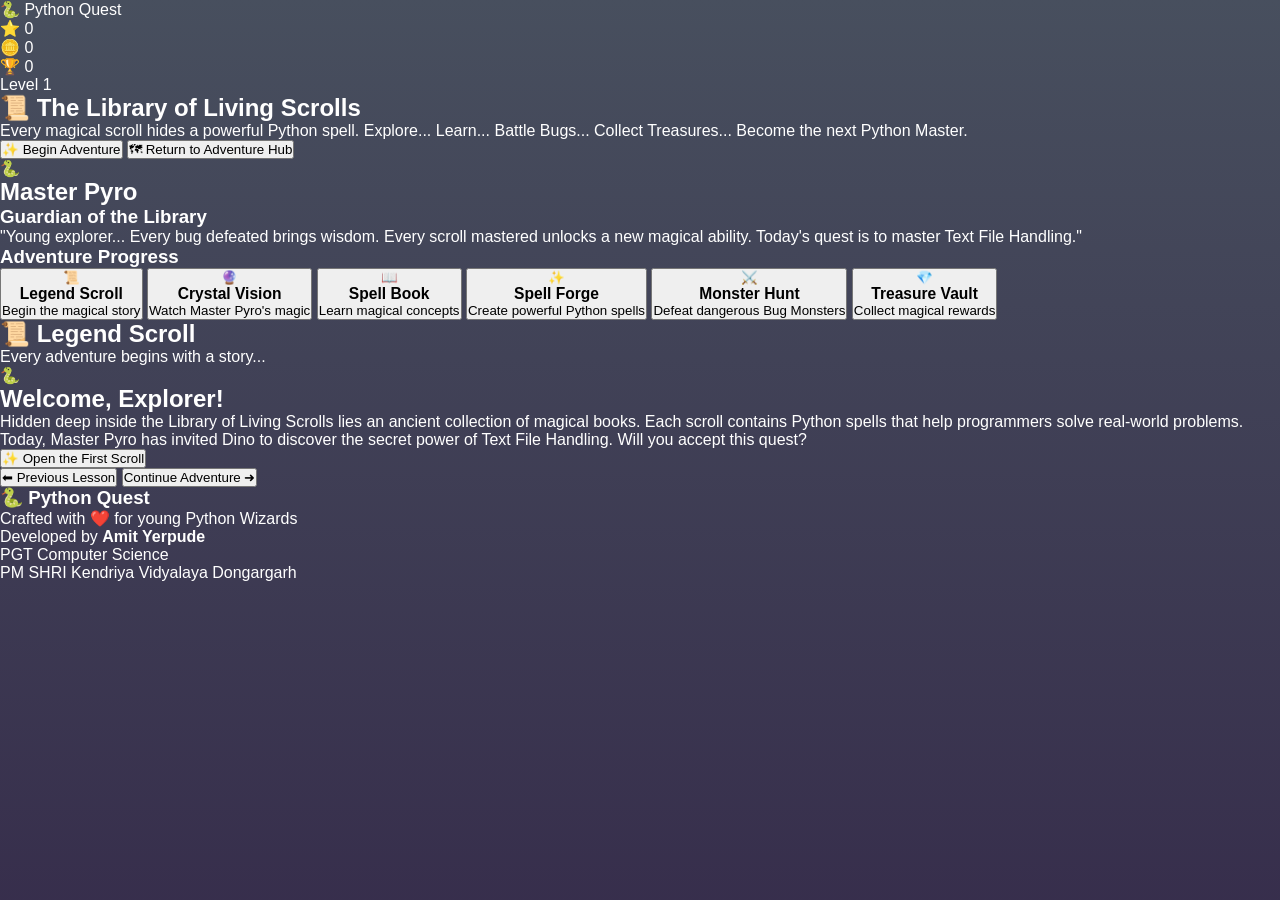
==== commit adbe64d5: "Update index.html" ====
--- a/text-file-library/index.html
+++ b/text-file-library/index.html
@@ -12,8 +12,7 @@
 Python Quest | The Library of Living Scrolls
 </title>
 
-<link rel="stylesheet"
-href="../css/style.css">
+<!--<link rel="stylesheet" href="../css/style.css">-->
 
 <link rel="stylesheet"
 href="style.css">
--- a/text-file-library/style.css
+++ b/text-file-library/style.css
@@ -1,239 +1,2016 @@
-/*=========================================
-        TEXT FILE LIBRARY
-=========================================*/
-.storyCard{
-
-max-width:900px;
-
-margin:auto;
-
-padding:40px;
-
-text-align:center;
-
-background:rgba(255,255,255,.08);
-
-border-radius:20px;
-
-box-shadow:0 0 30px rgba(0,0,0,.35);
-
-}
-
-.masterImage{
-
-font-size:120px;
-
-margin-bottom:20px;
-
-animation:float 3s infinite;
-
-}
-
-.storyCard h1{
-
-font-size:48px;
-
-color:#FFD54F;
-
-}
-
-.storyCard h3{
-
-color:#6C63FF;
-
-margin-bottom:20px;
-
-}
-
-.storyCard p{
-
-font-size:20px;
-
-line-height:1.8;
-
-margin-bottom:30px;
-
-}
-
-/* Lesson Header */
-
-.lessonHeader{
+/* =========================================================
+   TEXT FILE HANDLING ADVENTURE
+   Python Quest - Magical World of Coding
+   style.css - Part 1
+   ========================================================= */
+
+
+/* ---------- RESET ---------- */
+
+* {
+    margin: 0;
+    padding: 0;
+    box-sizing: border-box;
+    font-family: "Poppins", "Segoe UI", sans-serif;
+}
+
+
+body {
+
+    min-height:100vh;
+
+    background:
+    linear-gradient(
+        rgba(10,20,40,.75),
+        rgba(20,10,45,.85)
+    ),
+    url("../assets/text-file-bg.jpg");
+
+    background-size:cover;
+
+    background-position:center;
+
+    background-attachment:fixed;
+
+    color:white;
+
+}
+
+
+/* ---------- ROOT MAGIC COLORS ---------- */
+
+:root {
+
+    --magic-blue:#3aa8ff;
+    --python-yellow:#ffd43b;
+    --forest-green:#43e97b;
+    --magic-purple:#9b5cff;
+    --gold:#ffcc33;
+    --dragon-red:#ff6b6b;
+
+    --glass:
+    rgba(255,255,255,.12);
+
+    --card:
+    rgba(20,25,55,.85);
+
+    --shadow:
+    0 10px 35px rgba(0,0,0,.45);
+
+}
+
+
+
+/* =========================================================
+   MAIN CONTAINER
+   ========================================================= */
+
+
+.text-adventure {
+
+    width:100%;
+
+    min-height:100vh;
+
+    padding:25px;
+
+}
+
+
+
+/* =========================================================
+   TOP TITLE AREA
+   ========================================================= */
+
+
+.adventure-header {
+
 
     text-align:center;
 
-    padding:40px 20px 20px;
-
-}
-
-.lessonHeader h1{
+    padding:25px;
+
+
+    background:
+
+    linear-gradient(
+        135deg,
+        rgba(58,168,255,.25),
+        rgba(155,92,255,.25)
+    );
+
+
+    backdrop-filter:blur(12px);
+
+
+    border-radius:25px;
+
+
+    box-shadow:var(--shadow);
+
+
+    border:
+    1px solid rgba(255,255,255,.18);
+
+}
+
+
+
+.adventure-header h1 {
+
 
     font-size:42px;
 
-    color:var(--secondary);
+
+    color:var(--python-yellow);
+
+
+    text-shadow:
+
+    0 0 20px rgba(255,212,59,.8);
+
+
+}
+
+
+
+.adventure-header p {
+
+
+    margin-top:10px;
+
+
+    font-size:18px;
+
+
+    opacity:.9;
+
+}
+
+
+
+/* =========================================================
+   MASTER & DINO INTRO PANEL
+   ========================================================= */
+
+
+.character-zone {
+
+
+    margin-top:30px;
+
+
+    display:grid;
+
+
+    grid-template-columns:
+
+    250px 1fr 250px;
+
+
+    gap:25px;
+
+
+    align-items:center;
+
+
+}
+
+
+
+
+.character-card {
+
+
+    background:var(--card);
+
+
+    padding:20px;
+
+
+    border-radius:25px;
+
+
+    text-align:center;
+
+
+    box-shadow:var(--shadow);
+
+
+    border:
+
+    1px solid rgba(255,255,255,.15);
+
+
+    transition:.3s;
+
+
+}
+
+
+
+.character-card:hover {
+
+
+    transform:translateY(-8px);
+
+
+    box-shadow:
+
+    0 0 30px var(--magic-blue);
+
+
+}
+
+
+
+.character-card img {
+
+
+    width:150px;
+
+    height:150px;
+
+
+    object-fit:contain;
+
+
+}
+
+
+
+.character-card h3 {
+
+
+    margin-top:15px;
+
+
+    color:var(--gold);
+
+
+    font-size:24px;
+
+}
+
+
+
+
+/* =========================================================
+   STORY MAGIC BOOK
+   ========================================================= */
+
+
+.story-box {
+
+
+    background:
+
+    linear-gradient(
+
+    135deg,
+
+    rgba(255,255,255,.18),
+
+    rgba(255,255,255,.05)
+
+    );
+
+
+    backdrop-filter:blur(15px);
+
+
+    padding:30px;
+
+
+    border-radius:25px;
+
+
+    box-shadow:var(--shadow);
+
+
+}
+
+
+
+.story-box h2 {
+
+
+    color:var(--forest-green);
+
+
+    margin-bottom:15px;
+
+
+}
+
+
+
+.story-box p {
+
+
+    line-height:1.8;
+
+
+    font-size:17px;
+
+
+}
+
+
+
+/* =========================================================
+   LEARNING JOURNEY CARDS
+   ========================================================= */
+
+
+.learning-grid {
+
+
+    margin-top:35px;
+
+
+    display:grid;
+
+
+    grid-template-columns:
+
+    repeat(auto-fit,minmax(220px,1fr));
+
+
+    gap:20px;
+
+
+}
+
+
+
+.learning-card {
+
+
+    background:var(--card);
+
+
+    padding:25px;
+
+
+    border-radius:20px;
+
+
+    text-align:center;
+
+
+    border:
+
+    1px solid rgba(255,255,255,.15);
+
+
+    transition:.3s;
+
+
+}
+
+
+
+.learning-card:hover {
+
+
+    transform:scale(1.05);
+
+
+    box-shadow:
+
+    0 0 25px var(--magic-purple);
+
+
+}
+
+
+
+.learning-card .icon {
+
+
+    font-size:45px;
+
+
+}
+
+
+
+.learning-card h3 {
+
+
+    margin:15px 0;
+
+
+    color:var(--python-yellow);
+
+
+}
+
+
+
+.learning-card p {
+
+
+    opacity:.85;
+
+}
+
+
+
+/* =========================================================
+   MAGIC BUTTONS
+   ========================================================= */
+
+
+.magic-button {
+
+
+    display:inline-block;
+
+
+    margin-top:20px;
+
+
+    padding:12px 30px;
+
+
+    border:none;
+
+
+    border-radius:30px;
+
+
+    cursor:pointer;
+
+
+    color:white;
+
+
+    font-weight:bold;
+
+
+    text-decoration:none;
+
+
+    background:
+
+
+    linear-gradient(
+
+    135deg,
+
+    var(--magic-purple),
+
+    var(--magic-blue)
+
+    );
+
+
+    box-shadow:
+
+    0 8px 20px rgba(58,168,255,.4);
+
+
+    transition:.3s;
+
+
+}
+
+
+
+.magic-button:hover {
+
+
+    transform:translateY(-5px);
+
+
+    box-shadow:
+
+    0 0 30px var(--magic-blue);
+
+
+}
+
+
+
+/* =========================================================
+   MOBILE VIEW
+   ========================================================= */
+
+
+@media(max-width:900px){
+
+
+.character-zone{
+
+
+grid-template-columns:1fr;
+
+
+}
+
+
+.adventure-header h1{
+
+
+font-size:30px;
+
+
+}
+
+
+.text-adventure{
+
+
+padding:15px;
+
+
+}
+
+
+}
+/* =========================================================
+   TEXT FILE HANDLING ADVENTURE
+   style.css - Part 2
+   Comic + Animation + Notes Sections
+   ========================================================= */
+
+
+/* =========================================================
+   SECTION TITLE
+   ========================================================= */
+
+
+.section-title {
+
+
+    margin:45px 0 25px;
+
+    text-align:center;
+
+
+}
+
+
+.section-title h2 {
+
+
+    font-size:32px;
+
+
+    color:var(--python-yellow);
+
+
+    text-shadow:
+
+    0 0 15px rgba(255,212,59,.7);
+
+
+}
+
+
+.section-title p {
+
+
+    margin-top:8px;
+
+
+    opacity:.85;
+
+
+}
+
+
+
+/* =========================================================
+   COMIC FLIPBOOK MAGIC CHAMBER
+   ========================================================= */
+
+
+.comic-area {
+
+
+    margin-top:25px;
+
+
+    padding:30px;
+
+
+    background:
+
+    rgba(0,0,0,.35);
+
+
+    border-radius:25px;
+
+
+    box-shadow:var(--shadow);
+
+
+    text-align:center;
+
+
+}
+
+
+
+.comic-book {
+
+
+    position:relative;
+
+
+    width:min(650px,95%);
+
+
+    margin:auto;
+
+
+    background:white;
+
+
+    border-radius:15px;
+
+
+    overflow:hidden;
+
+
+    box-shadow:
+
+    0 0 35px rgba(255,204,51,.5);
+
+
+}
+
+
+
+.comic-book img {
+
+
+    width:100%;
+
+
+    display:block;
+
+
+    object-fit:contain;
+
+
+}
+
+
+
+/* Comic Controls */
+
+
+.comic-controls {
+
+
+    display:flex;
+
+
+    justify-content:center;
+
+
+    gap:20px;
+
+
+    margin-top:20px;
+
+
+}
+
+
+
+.comic-btn {
+
+
+    padding:12px 25px;
+
+
+    border:none;
+
+
+    border-radius:30px;
+
+
+    cursor:pointer;
+
+
+    color:white;
+
+
+    font-weight:bold;
+
+
+    background:
+
+
+    linear-gradient(
+
+    135deg,
+
+    var(--magic-blue),
+
+    var(--magic-purple)
+
+    );
+
+
+    transition:.3s;
+
+
+}
+
+
+
+.comic-btn:hover {
+
+
+    transform:scale(1.1);
+
+
+    box-shadow:
+
+    0 0 20px var(--magic-blue);
+
+
+}
+
+
+
+/* Page counter */
+
+
+.page-number {
+
+
+    margin-top:15px;
+
+
+    color:var(--gold);
+
+
+    font-size:18px;
+
+
+}
+
+
+
+/* =========================================================
+   ANIMATION MAGIC PORTAL
+   ========================================================= */
+
+
+.animation-zone {
+
+
+    margin-top:40px;
+
+
+    padding:30px;
+
+
+    background:
+
+    linear-gradient(
+
+    135deg,
+
+    rgba(58,168,255,.18),
+
+    rgba(155,92,255,.18)
+
+    );
+
+
+    border-radius:25px;
+
+
+    box-shadow:var(--shadow);
+
+
+}
+
+
+
+.video-frame {
+
+
+    width:min(850px,95%);
+
+
+    margin:auto;
+
+
+    aspect-ratio:16/9;
+
+
+    background:black;
+
+
+    border-radius:20px;
+
+
+    overflow:hidden;
+
+
+    border:
+
+    3px solid rgba(255,255,255,.2);
+
+
+    box-shadow:
+
+    0 0 30px var(--magic-purple);
+
+
+}
+
+
+
+.video-frame video {
+
+
+    width:100%;
+
+
+    height:100%;
+
+
+    object-fit:cover;
+
+
+}
+
+
+
+/* Animation message */
+
+
+.magic-message {
+
+
+    text-align:center;
+
+
+    margin-top:20px;
+
+
+    font-size:18px;
+
+
+    color:var(--forest-green);
+
+
+}
+
+
+
+/* =========================================================
+   CONCEPT NOTES MAGIC SCROLLS
+   ========================================================= */
+
+
+.notes-container {
+
+
+    margin-top:40px;
+
+
+    display:grid;
+
+
+    grid-template-columns:
+
+    repeat(auto-fit,minmax(250px,1fr));
+
+
+    gap:25px;
+
+
+}
+
+
+
+.note-card {
+
+
+    background:
+
+
+    linear-gradient(
+
+    135deg,
+
+    rgba(255,204,51,.15),
+
+    rgba(255,255,255,.08)
+
+    );
+
+
+    padding:25px;
+
+
+    border-radius:20px;
+
+
+    border:
+
+    1px solid rgba(255,255,255,.15);
+
+
+    box-shadow:var(--shadow);
+
+
+    transition:.3s;
+
+
+}
+
+
+
+.note-card:hover {
+
+
+    transform:
+
+    translateY(-8px);
+
+
+    box-shadow:
+
+    0 0 25px var(--gold);
+
+
+}
+
+
+
+.note-card h3 {
+
+
+    color:var(--gold);
+
+
+    margin-bottom:12px;
+
+
+    font-size:22px;
+
+
+}
+
+
+
+.note-card ul {
+
+
+    padding-left:20px;
+
+
+}
+
+
+
+.note-card li {
+
+
+    margin:8px 0;
+
+
+    line-height:1.5;
+
+
+}
+
+
+
+/* =========================================================
+   STORY MISSION PANEL
+   ========================================================= */
+
+
+.mission-box {
+
+
+    margin-top:40px;
+
+
+    padding:30px;
+
+
+    border-radius:25px;
+
+
+    background:
+
+    rgba(20,25,55,.85);
+
+
+    border:
+
+    2px solid var(--forest-green);
+
+
+    box-shadow:
+
+    0 0 25px rgba(67,233,123,.35);
+
+
+}
+
+
+
+.mission-box h2 {
+
+
+    color:var(--forest-green);
+
+
+}
+
+
+
+.mission-task {
+
+
+    margin-top:15px;
+
+
+    padding:15px;
+
+
+    border-radius:15px;
+
+
+    background:
+
+    rgba(255,255,255,.08);
+
+
+}
+
+
+
+/* =========================================================
+   SCROLL ANIMATION EFFECT
+   ========================================================= */
+
+
+.fade-in {
+
+
+    animation:
+
+    fadeIn 1s ease;
+
+
+}
+
+
+
+@keyframes fadeIn {
+
+
+    from {
+
+        opacity:0;
+
+        transform:translateY(30px);
+
+    }
+
+
+    to {
+
+        opacity:1;
+
+        transform:translateY(0);
+
+    }
+
+}
+
+
+
+/* =========================================================
+   MOBILE ADJUSTMENT
+   ========================================================= */
+
+
+@media(max-width:700px){
+
+
+.comic-area,
+.animation-zone,
+.mission-box{
+
+
+padding:15px;
+
+
+}
+
+
+
+.comic-controls{
+
+
+flex-direction:column;
+
+
+align-items:center;
+
+
+}
+
+
+
+.comic-btn{
+
+
+width:80%;
+
+
+}
+
+
+}
+/* =========================================================
+   TEXT FILE HANDLING ADVENTURE
+   style.css - Part 3
+   Coding + Quiz + Rewards
+   ========================================================= */
+
+
+/* =========================================================
+   PYTHON CODING CHAMBER
+   ========================================================= */
+
+
+.code-chamber {
+
+
+    margin-top:40px;
+
+
+    padding:30px;
+
+
+    background:
+
+
+    linear-gradient(
+
+    135deg,
+
+    rgba(55,118,171,.25),
+
+    rgba(255,212,59,.15)
+
+    );
+
+
+    border-radius:25px;
+
+
+    box-shadow:var(--shadow);
+
+
+}
+
+
+
+.code-chamber h2 {
+
+
+    color:var(--python-yellow);
+
+
+    text-align:center;
+
+
+    margin-bottom:20px;
+
+
+}
+
+
+
+/* Problem Box */
+
+
+.problem-box {
+
+
+    background:
+
+    rgba(0,0,0,.35);
+
+
+    padding:20px;
+
+
+    border-radius:15px;
+
+
+    margin-bottom:20px;
+
+
+    border-left:
+
+    5px solid var(--magic-blue);
+
+
+}
+
+
+
+.problem-box h3 {
+
+
+    color:var(--magic-blue);
+
+
+}
+
+
+
+.problem-box p {
+
+
+    line-height:1.6;
+
+
+}
+
+
+
+/* Code Editor */
+
+
+.code-editor {
+
+
+    width:100%;
+
+
+    min-height:260px;
+
+
+    padding:20px;
+
+
+    resize:vertical;
+
+
+    background:
+
+    #111827;
+
+
+    color:#ffffff;
+
+
+    border-radius:15px;
+
+
+    border:
+
+    2px solid var(--python-blue);
+
+
+    font-family:
+
+    "Consolas","Courier New",monospace;
+
+
+    font-size:16px;
+
+
+    outline:none;
+
+
+}
+
+
+
+.code-editor:focus {
+
+
+    box-shadow:
+
+    0 0 25px var(--magic-blue);
+
+
+}
+
+
+
+/* Run Button */
+
+
+.run-button {
+
+
+    margin-top:20px;
+
+
+    padding:14px 40px;
+
+
+    border:none;
+
+
+    border-radius:30px;
+
+
+    cursor:pointer;
+
+
+    font-size:17px;
+
+
+    font-weight:bold;
+
+
+    color:white;
+
+
+    background:
+
+
+    linear-gradient(
+
+    135deg,
+
+    #3776ab,
+
+    #ffd43b
+
+    );
+
+
+    transition:.3s;
+
+
+}
+
+
+
+.run-button:hover {
+
+
+    transform:translateY(-5px);
+
+
+    box-shadow:
+
+    0 0 30px var(--python-yellow);
+
+
+}
+
+
+
+/* =========================================================
+   OUTPUT CONSOLE
+   ========================================================= */
+
+
+.output-console {
+
+
+    margin-top:25px;
+
+
+    background:#050505;
+
+
+    min-height:120px;
+
+
+    padding:20px;
+
+
+    border-radius:15px;
+
+
+    border:
+
+    2px solid var(--forest-green);
+
+
+    font-family:
+
+    monospace;
+
+
+    color:#43e97b;
+
+
+    overflow:auto;
+
+
+}
+
+
+
+.output-title {
+
+
+    color:var(--forest-green);
+
 
     margin-bottom:10px;
 
-}
-
-.lessonHeader p{
-
-    max-width:900px;
-
-    margin:auto;
-
-    color:var(--text-light);
-
-    line-height:1.7;
-
-}
-
-/*=========================================
-                PLAYER
-=========================================*/
-
-.playerStats{
+
+}
+
+
+
+/* =========================================================
+   QUIZ ARENA
+   ========================================================= */
+
+
+.quiz-section {
+
+
+    margin-top:45px;
+
+
+    padding:30px;
+
+
+    background:
+
+
+    rgba(20,25,55,.85);
+
+
+    border-radius:25px;
+
+
+    box-shadow:var(--shadow);
+
+
+}
+
+
+
+.quiz-title {
+
+
+    text-align:center;
+
+
+    color:var(--python-yellow);
+
+
+    font-size:32px;
+
+
+}
+
+
+
+/* Question Card */
+
+
+.quiz-card {
+
+
+    margin-top:25px;
+
+
+    padding:25px;
+
+
+    border-radius:20px;
+
+
+    background:
+
+
+    rgba(255,255,255,.08);
+
+
+    border:
+
+    1px solid rgba(255,255,255,.15);
+
+
+}
+
+
+
+.quiz-card h3 {
+
+
+    color:white;
+
+
+    margin-bottom:20px;
+
+
+}
+
+
+
+/* Options */
+
+
+.quiz-option {
+
+
+    display:block;
+
+
+    width:100%;
+
+
+    margin:12px 0;
+
+
+    padding:14px;
+
+
+    text-align:left;
+
+
+    border:none;
+
+
+    border-radius:15px;
+
+
+    cursor:pointer;
+
+
+    color:white;
+
+
+    background:
+
+
+    rgba(255,255,255,.12);
+
+
+    transition:.3s;
+
+
+}
+
+
+
+.quiz-option:hover {
+
+
+    background:
+
+
+    rgba(58,168,255,.35);
+
+
+    transform:translateX(8px);
+
+
+}
+
+
+
+.quiz-option.correct {
+
+
+    background:
+
+    rgba(67,233,123,.4);
+
+
+}
+
+
+
+.quiz-option.wrong {
+
+
+    background:
+
+    rgba(255,107,107,.4);
+
+
+}
+
+
+
+/* Quiz Submit */
+
+
+.quiz-submit {
+
+
+    margin-top:20px;
+
+
+    padding:12px 35px;
+
+
+    border:none;
+
+
+    border-radius:30px;
+
+
+    cursor:pointer;
+
+
+    color:white;
+
+
+    font-weight:bold;
+
+
+    background:
+
+    linear-gradient(
+
+    135deg,
+
+    var(--forest-green),
+
+    var(--magic-blue)
+
+    );
+
+
+}
+
+
+
+/* =========================================================
+   XP REWARD MAGIC
+   ========================================================= */
+
+
+.reward-popup {
+
+
+    position:fixed;
+
+
+    top:50%;
+
+
+    left:50%;
+
+
+    transform:
+
+    translate(-50%,-50%);
+
+
+    padding:35px;
+
+
+    border-radius:25px;
+
+
+    background:
+
+
+    rgba(20,25,55,.95);
+
+
+    border:
+
+    3px solid var(--gold);
+
+
+    text-align:center;
+
+
+    display:none;
+
+
+    z-index:1000;
+
+
+    box-shadow:
+
+    0 0 40px var(--gold);
+
+
+}
+
+
+
+.reward-popup h2 {
+
+
+    color:var(--gold);
+
+
+}
+
+
+
+/* =========================================================
+   BADGE GALLERY
+   ========================================================= */
+
+
+.badge-gallery {
+
+
+    margin-top:40px;
+
 
     display:flex;
 
-    gap:25px;
-
-    font-weight:600;
-
-}
-
-.stat{
-
-    font-size:18px;
-
-}
-
-/*=========================================
-                TABS
-=========================================*/
-
-/*====================================================
-            LESSON TILES
-====================================================*/
-
-.tabsContainer{
-
-    display:grid;
-
-    grid-template-columns:repeat(auto-fit,minmax(140px,1fr));
-
-    gap:18px;
-
-    max-width:1100px;
-
-    margin:30px auto;
-
-    padding:0 20px;
-
-}
-
-.tab{
-
-    background:rgba(255,255,255,.08);
-
-    border:2px solid rgba(255,255,255,.15);
+
+    flex-wrap:wrap;
+
+
+    justify-content:center;
+
+
+    gap:20px;
+
+
+}
+
+
+
+.badge {
+
+
+    width:110px;
+
+
+    height:110px;
+
+
+    border-radius:50%;
+
+
+    display:flex;
+
+
+    align-items:center;
+
+
+    justify-content:center;
+
+
+    flex-direction:column;
+
+
+    background:
+
+
+    linear-gradient(
+
+    135deg,
+
+    var(--gold),
+
+    var(--magic-purple)
+
+    );
+
+
+    box-shadow:
+
+    0 0 25px rgba(255,204,51,.5);
+
+
+}
+
+
+
+.badge span {
+
+
+    font-size:35px;
+
+
+}
+
+
+
+.badge p {
+
+
+    font-size:12px;
+
+
+}
+
+
+
+/* =========================================================
+   COMPLETION MESSAGE
+   ========================================================= */
+
+
+.complete-banner {
+
+
+    margin-top:40px;
+
+
+    padding:25px;
+
+
+    text-align:center;
+
 
     border-radius:20px;
 
-    padding:25px 10px;
-
-    text-align:center;
+
+    background:
+
+
+    linear-gradient(
+
+    135deg,
+
+    rgba(67,233,123,.25),
+
+    rgba(58,168,255,.25)
+
+    );
+
+
+}
+
+
+
+.complete-banner h2 {
+
+
+    color:var(--forest-green);
+
+
+}
+
+
+
+/* =========================================================
+   MOBILE
+   ========================================================= */
+
+
+@media(max-width:700px){
+
+
+.code-chamber,
+.quiz-section{
+
+
+padding:15px;
+
+
+}
+
+
+
+.code-editor{
+
+
+font-size:14px;
+
+
+min-height:220px;
+
+
+}
+
+
+
+.badge{
+
+
+width:90px;
+
+height:90px;
+
+
+}
+
+
+}
+/* =========================================================
+   ADVENTURE TAB SYSTEM
+   ========================================================= */
+
+
+.adventure-tabs{
+
+    display:flex;
+
+    justify-content:center;
+
+    gap:15px;
+
+    flex-wrap:wrap;
+
+    margin:30px 0;
+
+}
+
+
+
+.adventure-tab{
+
+    padding:14px 25px;
+
+    border:none;
+
+    border-radius:30px;
 
     cursor:pointer;
 
-    transition:.35s;
-
     color:white;
 
-    font-size:17px;
-
-    font-weight:600;
-
-    backdrop-filter:blur(10px);
-
-    min-height:130px;
-
-    display:flex;
-
-    flex-direction:column;
-
-    justify-content:center;
-
-    align-items:center;
-
-}
-
-.tab:hover{
-
-    transform:translateY(-8px);
-
-    background:#6C63FF;
-
-    border-color:#FFD54F;
-
-    box-shadow:0 0 25px rgba(108,99,255,.5);
-
-}
-
-.tab.active{
-
-    background:#FFD54F;
-
-    color:black;
-
-    border-color:#FFD54F;
-
-    transform:scale(1.05);
-
-}
-
-.tab .emoji{
-
-    font-size:45px;
-
-    margin-bottom:12px;
-
-}
-
-/*=========================================
-            PROGRESS
-=========================================*/
-
-.lessonProgress{
-
-    width:90%;
-
-    max-width:1200px;
-
-    margin:auto;
-
-    margin-bottom:25px;
-
-}
-
-/*=========================================
-            MAIN CONTENT
-=========================================*/
-
-.lessonContainer{
-
-    width:90%;
-
-    max-width:1200px;
-
-    margin:auto;
-
-    background:rgba(255,255,255,.05);
-
-    border-radius:20px;
-
-    padding:35px;
-
-    min-height:650px;
+    font-weight:bold;
+
+
+    background:
+
+    linear-gradient(
+        135deg,
+        #3776ab,
+        #9b5cff
+    );
+
+
+    transition:.3s;
+
+}
+
+
+
+.adventure-tab:hover,
+.adventure-tab.active{
+
+    transform:translateY(-4px);
+
+
+    box-shadow:
+
+    0 0 25px #ffd43b;
+
+
+}
+
+
+
+.tab-content{
+
+    display:none;
+
+    animation:
+
+    fadeIn .5s ease;
+
+}
+
+
+
+.tab-content.active{
+
+    display:block;
+
+}
+
+
+
+@keyframes fadeIn{
+
+
+from{
+
+opacity:0;
+
+transform:translateY(20px);
+
+}
+
+
+to{
+
+opacity:1;
+
+transform:translateY(0);
+
+}
+
 
 }
 
@@ -241,461 +2018,13 @@
 
     display:none;
 
-    animation:fade .6s;
-
-}
+}
+
 
 .lessonContent.active{
 
     display:block;
 
-}
-
-.lessonContent h2{
-
-    color:var(--secondary);
-
-    margin-bottom:25px;
-
-}
-
-/*=========================================
-                COMIC
-=========================================*/
-
-#flipbook{
-
-    width:100%;
-
-    min-height:520px;
-
-    border:3px dashed var(--secondary);
-
-    border-radius:20px;
-
-    display:flex;
-
-    align-items:center;
-
-    justify-content:center;
-
-    background:#1d2d44;
-
-    overflow:hidden;
-
-}
-
-.comicPlaceholder{
-
-    text-align:center;
-
-    color:white;
-
-}
-
-.comicPlaceholder h3{
-
-    margin-bottom:15px;
-
-    color:var(--secondary);
-
-}
-
-.comicPlaceholder p{
-
-    font-size:18px;
-
-    line-height:1.8;
-
-}
-
-/*=========================================
-                VIDEO
-=========================================*/
-
-video{
-
-    width:100%;
-
-    border-radius:18px;
-
-    background:black;
-
-}
-
-/*=========================================
-                NOTES
-=========================================*/
-
-.notesGrid{
-
-    display:grid;
-
-    grid-template-columns:repeat(auto-fit,minmax(280px,1fr));
-
-    gap:20px;
-
-}
-
-.noteCard{
-
-    background:#24364f;
-
-    padding:25px;
-
-    border-radius:16px;
-
-}
-
-.noteCard h3{
-
-    margin-bottom:15px;
-
-    color:var(--secondary);
-
-}
-
-.noteCard pre{
-
-    white-space:pre-wrap;
-
-    font-size:17px;
-
-}
-
-/*=========================================
-                CODING
-=========================================*/
-
-#pythonCode{
-
-    width:100%;
-
-    height:350px;
-
-    background:#0d1117;
-
-    color:#58a6ff;
-
-    border-radius:16px;
-
-    padding:20px;
-
-    font-size:17px;
-
-    font-family:Consolas,monospace;
-
-}
-
-#output{
-
-    margin-top:20px;
-
-    background:#111827;
-
-    padding:20px;
-
-    border-radius:15px;
-
-    min-height:160px;
-
-    overflow:auto;
-
-}
-
-/*=========================================
-                QUIZ
-=========================================*/
-
-#quizContainer{
-
-    display:grid;
-
-    gap:25px;
-
-}
-
-.quizCard{
-
-    background:#24364f;
-
-    padding:25px;
-
-    border-radius:16px;
-
-}
-
-.quizCard h3{
-
-    margin-bottom:15px;
-
-    color:var(--secondary);
-
-}
-
-.quizCard label{
-
-    display:block;
-
-    margin:10px 0;
-
-    cursor:pointer;
-
-}
-
-/*=========================================
-                REWARD
-=========================================*/
-
-.rewardBox{
-
-    text-align:center;
-
-    padding:50px;
-
-    background:#24364f;
-
-    border-radius:20px;
-
-}
-
-.rewardBox h2{
-
-    color:#FFD54F;
-
-    margin-bottom:20px;
-
-}
-
-.rewardBox p{
-
-    font-size:20px;
-
-    margin-bottom:30px;
-
-}
-
-/*=========================================
-            BUTTONS
-=========================================*/
-
-.lessonButtons{
-
-    margin-top:25px;
-
-    display:flex;
-
-    justify-content:space-between;
-
-}
-
-.lessonFooter{
-
-    width:90%;
-
-    max-width:1200px;
-
-    margin:40px auto;
-
-    display:flex;
-
-    justify-content:space-between;
-
-}
-
-.center{
-
-    text-align:center;
-
-    margin-top:25px;
-
-}
-
-/*=========================================
-            RESPONSIVE
-=========================================*/
-
-@media(max-width:900px){
-
-.tabsContainer{
-
-    grid-template-columns:repeat(3,1fr);
-
-}
-
-.lessonContainer{
-
-    padding:20px;
-
-}
-
-.lessonHeader h1{
-
-    font-size:32px;
-
-}
-
-}
-
-@media(max-width:600px){
-
-.tabsContainer{
-
-    grid-template-columns:repeat(2,1fr);
-
-}
-
-.lessonFooter{
-
-    flex-direction:column;
-
-    gap:15px;
-
-}
-
-.lessonButtons{
-
-    flex-direction:column;
-
-    gap:15px;
-
-}
-
-.playerStats{
-
-    flex-wrap:wrap;
-
-    justify-content:center;
-
-}
-
-}
-.hunt-container{
-
-max-width:800px;
-
-margin:auto;
-
-padding:30px;
-
-}
-
-.monster-card{
-
-background:#fff;
-
-border-radius:18px;
-
-padding:30px;
-
-box-shadow:0 10px 25px rgba(0,0,0,.15);
-
-margin:25px 0;
-
-}
-
-.monster-card h3{
-
-text-align:center;
-
-font-size:30px;
-
-color:#d35400;
-
-margin-bottom:20px;
-
-}
-
-.monster-card p{
-
-font-size:20px;
-
-margin-bottom:25px;
-
-}
-
-.option{
-
-display:block;
-
-padding:15px;
-
-margin:10px 0;
-
-border:2px solid #ddd;
-
-border-radius:12px;
-
-cursor:pointer;
-
-transition:.3s;
-
-}
-
-.option:hover{
-
-background:#f9f3d5;
-
-border-color:#f1c40f;
-
-}
-
-.option input{
-
-margin-right:10px;
-
-}
-
-.hunt-buttons{
-
-display:flex;
-
-justify-content:space-between;
-
-margin-top:20px;
-
-}
-
-.hunt-buttons button{
-
-padding:12px 30px;
-
-border:none;
-
-border-radius:12px;
-
-cursor:pointer;
-
-font-size:18px;
-
-background:#ff9800;
-
-color:white;
-
-}
-
-.progress{
-
-height:12px;
-
-background:#ddd;
-
-border-radius:20px;
-
-margin-top:10px;
-
-}
-
-.progress-fill{
-
-height:12px;
-
-width:10%;
-
-background:#4CAF50;
-
-border-radius:20px;
-
-transition:.4s;
-
-}
+    animation:fadeIn .5s ease;
+
+}
